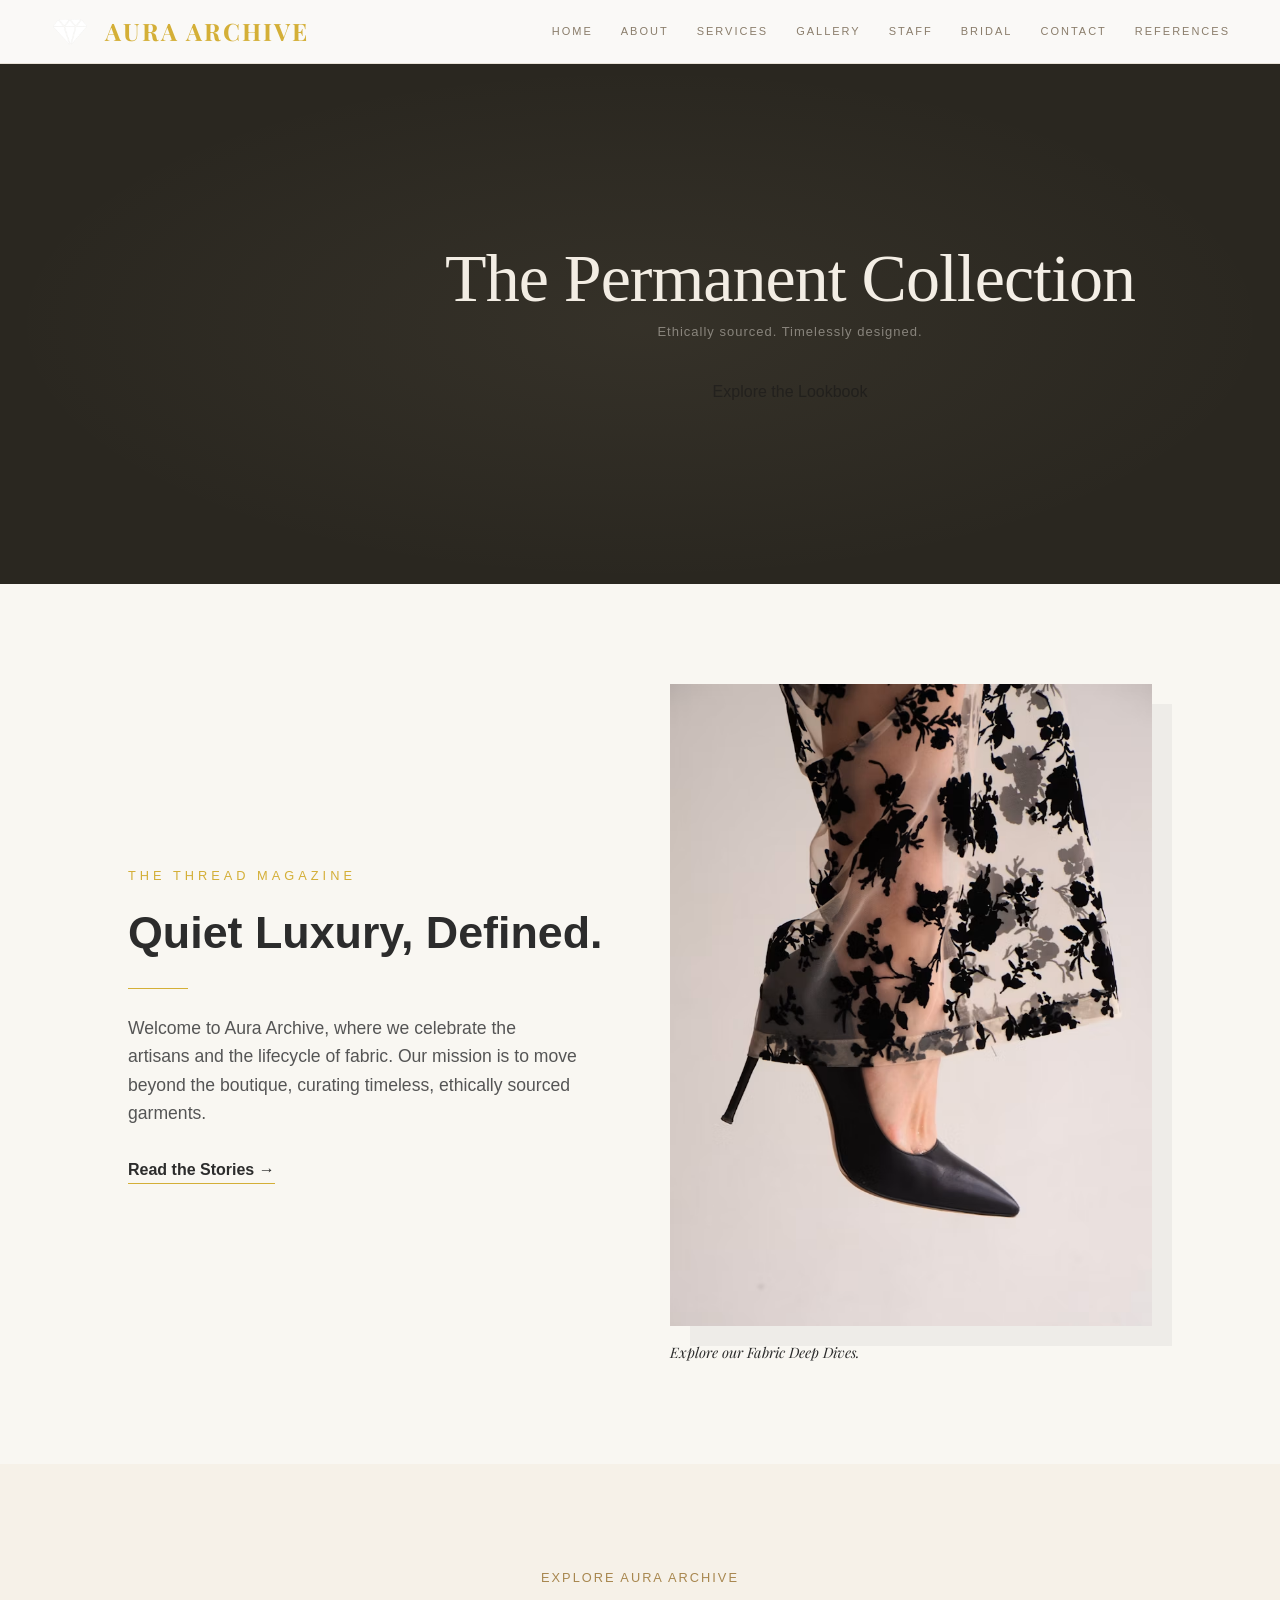
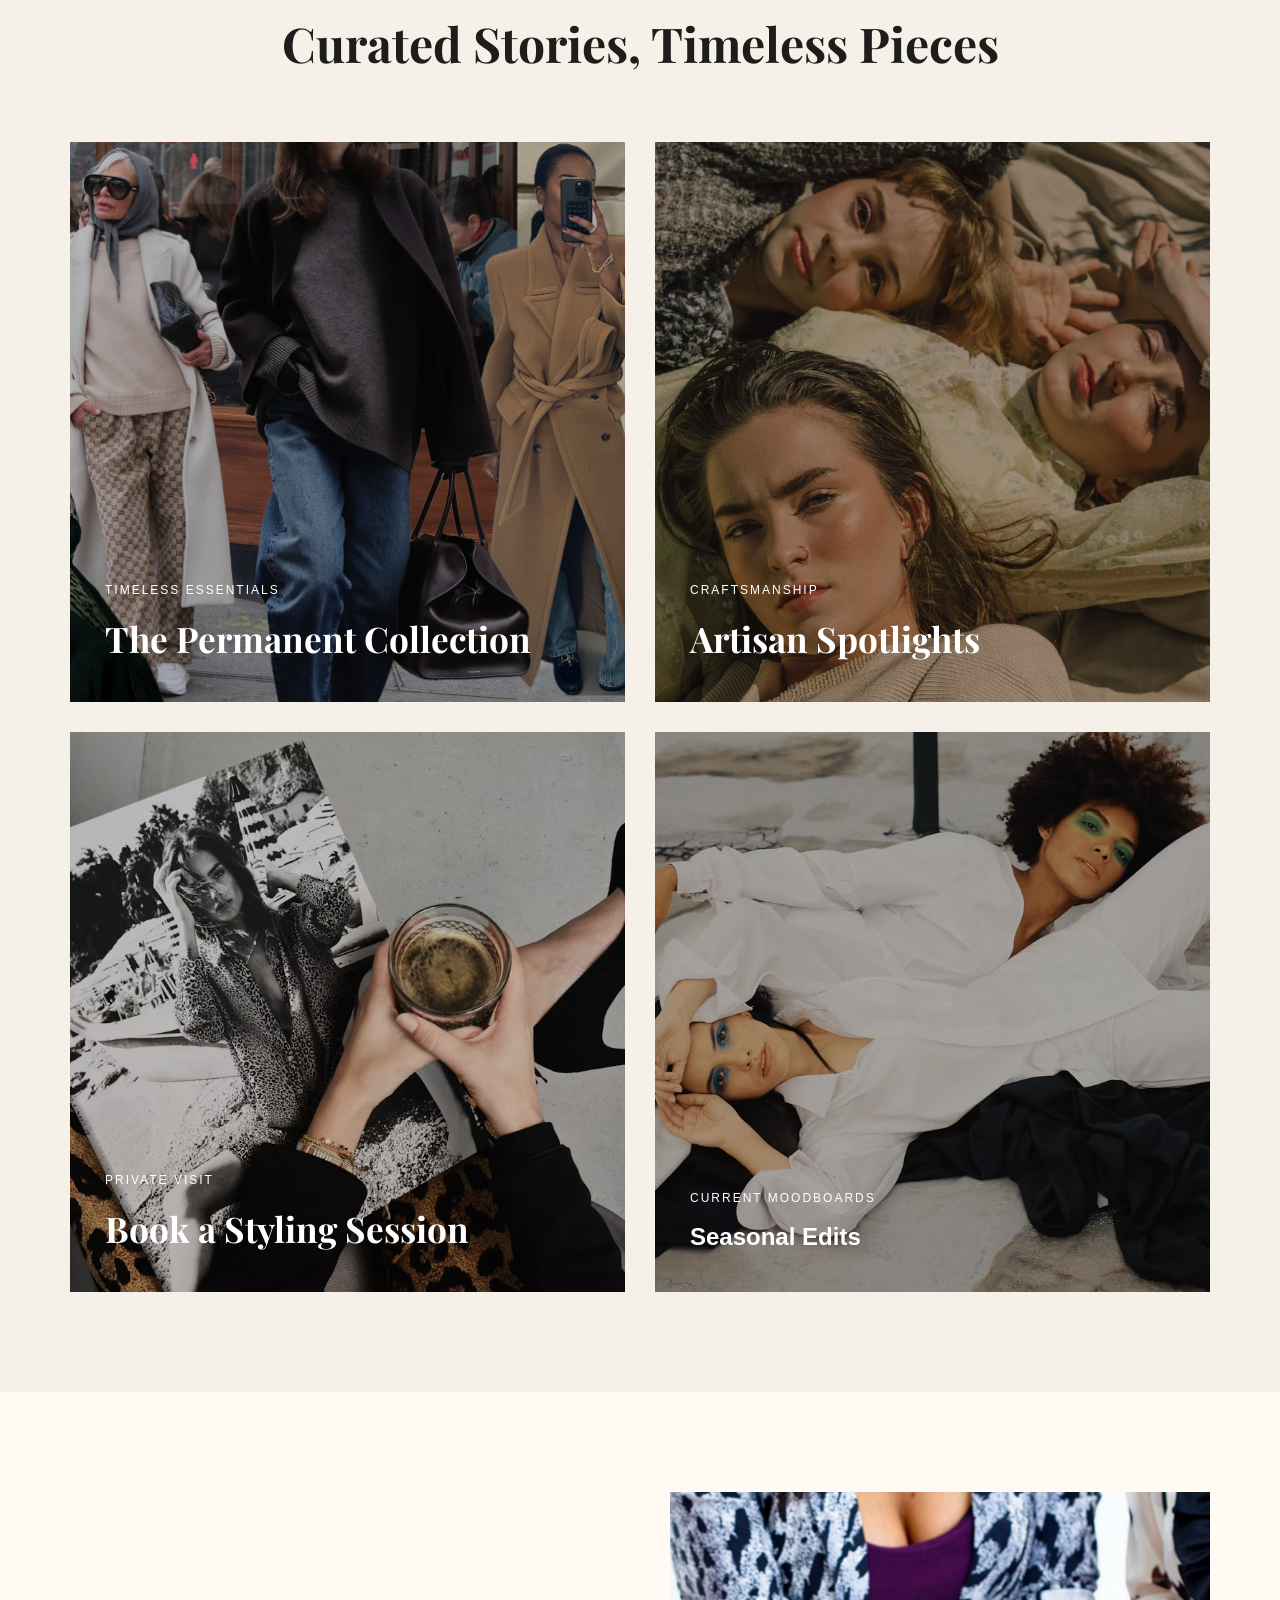
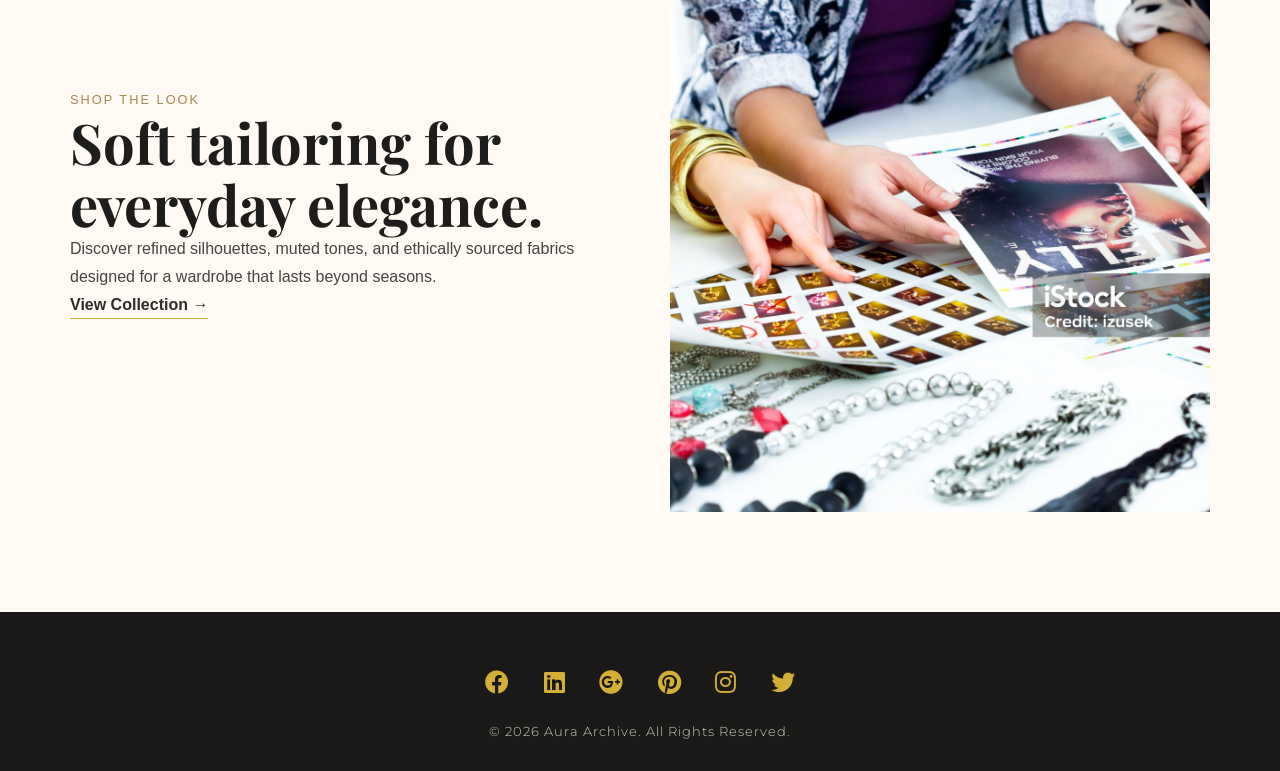
==== Aura Archive/Home/index/index.html @ 5a18b082 "29/05/2026 new homepage and contact page" ====
<!DOCTYPE html>
<html lang="en">
<head>
  <meta charset="UTF-8">
  <meta name="viewport" content="width=device-width, initial-scale=1.0">

  <title>Aura Archive | High-End Slow Fashion</title>

  <link href="https://fonts.googleapis.com/css2?family=Montserrat:wght@300;400&family=Playfair+Display:ital,wght@0,400;0,700;1,400&display=swap" rel="stylesheet">
  <link rel="stylesheet" href="https://cdnjs.cloudflare.com/ajax/libs/font-awesome/6.0.0/css/all.min.css">
  <link rel="stylesheet" href="index.css">
</head>

<body>

  <header class="main-header">
    <div class="logo">
      <a href="index.html">
        <img src="../index/diamond-logo.png" alt="Aura Archive Logo" class="logo-img">
        <span class="logo-text">AURA ARCHIVE</span>
      </a>
    </div>

    <nav>
    <a href="index.html">Home</a>
    <a href="../index/About/about.html">About</a>
    <a href="services.html">Services</a>
    <a href="gallery.html">Gallery</a>
    <a href="staff.html">Staff</a>
    <a href="wedding.html">Bridal</a>
    <a href="../index/Contact/contact.html">Contact</a>
    <a href="references.html">References</a>
  </header>

  <main>

    <section class="video">
      <video autoplay muted loop id="runway-video">
        <source src="../index/runway.mp4" type="video/mp4">
        <source src="../index/runway.ogg" type="video/ogg">
        Your browser does not support HTML5 video.
      </video>

      <div class="video-overlay">
        <h1>The Permanent Collection</h1>
        <p>Ethically sourced. Timelessly designed.</p>
        <a href="services.html" class="btn-gold">Explore the Lookbook</a>
      </div>
    </section>

    <section class="intro-section">
      <div class="intro-grid">

        <div class="intro-text">
          <span class="sub-heading">The Thread Magazine</span>
          <h2>Quiet Luxury, Defined.</h2>
          <div class="gold-divider"></div>

          <p>
            Welcome to Aura Archive, where we celebrate the artisans and the lifecycle of fabric.
            Our mission is to move beyond the boutique, curating timeless, ethically sourced garments.
          </p>

          <a href="about.html" class="read-more">Read the Stories &rarr;</a>
        </div>

        <div class="intro-image">
          <img src="img/closeup.jpg" alt="Charcoal silk midi dress with draped neckline" class="shadow-effect">
          <p class="caption">Explore our Fabric Deep Dives.</p>
        </div>

      </div>
    </section>
    <section class="featured-nav-section">
  <div class="section-heading">
    <span>Explore Aura Archive</span>
    <h2>Curated Stories, Timeless Pieces</h2>
  </div>

  <div class="featured-grid">

    <a href="services.html" class="feature-card">
      <img src="img/timeless.jpg" alt="Neutral timeless garments in the permanent collection">
      <div class="feature-content">
        <p>Timeless Essentials</p>
        <h3>The Permanent Collection</h3>
      </div>
    </a>

    <a href="about.html" class="feature-card">
      <img src="img/artisan.jpg" alt="Artisan working with luxury fabric">
      <div class="feature-content">
        <p>Craftsmanship</p>
        <h3>Artisan Spotlights</h3>
      </div>
    </a>

    <a href="contact.html" class="feature-card">
      <img src="img/stylings.jpg" alt="Quiet luxury styling consultation">
      <div class="feature-content">
        <p>Private Visit</p>
        <h3>Book a Styling Session</h3>
      </div>
    </a>

      <a href="seasonal.html" class="feature-card">
    <img src="img/seasons.jpg" alt="Muted seasonal fashion editorial">
    <div class="feature-content">
      <p>Current moodboards</p>
      <h2>Seasonal Edits</h2>
    </div>
    </a>

  </div>
</section>
<section class="shop-look-section">
  <div class="shop-look-text">
    <span>Shop the Look</span>
    <h2>Soft tailoring for everyday elegance.</h2>
    <p>
      Discover refined silhouettes, muted tones, and ethically sourced fabrics
      designed for a wardrobe that lasts beyond seasons.
    </p>
    <a href="../Services/services.html" class="read-more">View Collection &rarr;</a>
  </div>

  <div class="shop-look-image">
    <img src="img/styling.jpg" alt="Cream tailored outfit styled with quiet luxury accessories">
  </div>
</section>
  </main>

  <footer>
    <div class="social-links">
      <a href="#"><i class="fab fa-facebook"></i></a>
      <a href="#"><i class="fab fa-linkedin"></i></a>
      <a href="#"><i class="fab fa-google-plus"></i></a>
      <a href="#"><i class="fab fa-pinterest"></i></a>
      <a href="#"><i class="fab fa-instagram"></i></a>
      <a href="#"><i class="fab fa-twitter"></i></a>
    </div>

    <p>&copy; 2026 Aura Archive. All Rights Reserved.</p>
  </footer>

</body>
</html>
---- Aura Archive/Home/index/index.css ----
*, *::before, *::after {
  box-sizing: border-box;
  margin: 0;
  padding: 0;
}

html {
  scroll-behavior: smooth;
  font-size: 16px;
}

body {
  font-family: 'Jost', sans-serif;
  font-weight: 300;
  background: #faf9f7;
  color: #1a1917;
  line-height: 1.6;
  -webkit-font-smoothing: antialiased;
}

img {
  max-width: 100%;
  height: auto;
  display: block;
}

a {
  color: inherit;
  text-decoration: none;
}

ul {
  list-style: none;
}

button {
  background: none;
  border: none;
  cursor: pointer;
  font-family: inherit;
}

/* Screen reader only utility */
.sr-only {
  position: absolute;
  width: 1px;
  height: 1px;
  padding: 0;
  margin: -1px;
  overflow: hidden;
  clip: rect(0, 0, 0, 0);
  white-space: nowrap;
  border: 0;
}

/* ── CSS VARIABLES ─────────────────────────────────── */
:root {
  --cream:      #faf9f7;
  --cream-mid:  #f5f0e8;
  --cream-dark: #ede8e0;
  --gold:       #c9b99a;
  --gold-light: #d4c8ae;
  --charcoal:   #1a1917;
  --charcoal-2: #2a2720;
  --brown:      #5a5040;
  --muted:      #8a7d6b;
  --border:     #d8d0c4;
  --border-lt:  #e8e2d8;

  --font-display: 'Cormorant Garamond', Georgia, serif;
  --font-body:    'Jost', sans-serif;

  --header-h: 70px;
  --max-w:    1400px;
}

/* ── SHARED HEADER ─────────────────────────────────── */
.site-header {
    position: sticky;
    top: 0;
    z-index: 100;
    background: rgba(250,249,247,0.97);
    border-bottom: 0.5px solid var(--border-lt);
    height: var(--header-h);
    display: flex;
    align-items: center;
    justify-content: space-between;
    padding: 0 60px;
    backdrop-filter: blur(8px);
    -webkit-backdrop-filter: blur(8px);
}

.site-header.scrolled {
  background: rgba(250, 249, 247, 0.96);
  border-bottom-color: var(--border-lt);
  box-shadow: 0 2px 24px rgba(26, 25, 23, 0.06);
  backdrop-filter: blur(8px);
  -webkit-backdrop-filter: blur(8px);
}

/* Inner pages — header always visible */
.site-header.solid {
  background: rgba(250, 249, 247, 0.97);
  border-bottom-color: var(--border-lt);
}

.header-inner {
  max-width: var(--max-w);
  margin: 0 auto;
  height: 100%;
  padding: 0 60px;
  display: flex;
  align-items: center;
  justify-content: space-between;
  gap: 32px;
}

.site-logo {
  font-family: var(--font-display);
  font-size: 20px;
  font-weight: 400;
  letter-spacing: 3px;
  text-transform: uppercase;
  color: var(--cream);
  transition: color 0.4s;
  white-space: nowrap;
}

.site-header.scrolled .site-logo,
.site-header.solid .site-logo {
  color: var(--charcoal);
}

.main-nav {
  display: flex;
  gap: 32px;
  align-items: center;
}

.main-nav a {
  font-family: var(--font-body);
  font-size: 10px;
  font-weight: 300;
  letter-spacing: 3px;
  text-transform: uppercase;
  color: rgba(250, 249, 247, 0.75);
  transition: color 0.3s;
  white-space: nowrap;
}

.main-nav a:hover { color: var(--cream); }

.site-header.scrolled .main-nav a,
.site-header.solid .main-nav a {
  color: var(--muted);
}

.site-header.scrolled .main-nav a:hover,
.site-header.solid .main-nav a:hover {
  color: var(--charcoal);
}

.main-nav a.active {
  color: var(--charcoal);
  border-bottom: 0.5px solid var(--charcoal);
  padding-bottom: 2px;
}

.header-menu-btn {
  display: none;
  color: var(--cream);
  font-size: 18px;
  padding: 4px;
  transition: color 0.3s;
}

.site-header.scrolled .header-menu-btn,
.site-header.solid .header-menu-btn {
  color: var(--charcoal);
}

.header-actions {
  display: flex;
  gap: 16px;
  align-items: center;
}

.header-actions button {
  color: rgba(250, 249, 247, 0.7);
  font-size: 16px;
  padding: 4px;
  transition: color 0.3s;
}

.header-actions button:hover { color: var(--cream); }

.site-header.scrolled .header-actions button,
.site-header.solid .header-actions button {
  color: var(--muted);
}

.site-header.scrolled .header-actions button:hover,
.site-header.solid .header-actions button:hover {
  color: var(--charcoal);
}

/* ── SHARED BUTTONS ────────────────────────────────── */
.btn-primary {
  display: inline-block;
  padding: 13px 32px;
  background: var(--cream);
  color: var(--charcoal);
  font-family: var(--font-body);
  font-size: 10px;
  font-weight: 400;
  letter-spacing: 3px;
  text-transform: uppercase;
  transition: background 0.3s, color 0.3s;
}

.btn-primary:hover {
  background: var(--gold);
  color: var(--charcoal);
}

.btn-ghost {
  display: inline-block;
  padding: 12px 32px;
  background: transparent;
  color: rgba(245, 240, 232, 0.75);
  border: 0.5px solid rgba(201, 185, 154, 0.4);
  font-family: var(--font-body);
  font-size: 10px;
  font-weight: 300;
  letter-spacing: 3px;
  text-transform: uppercase;
  transition: all 0.3s;
}

.btn-ghost:hover {
  border-color: var(--gold);
  color: var(--gold);
}

.btn-dark {
  display: inline-block;
  padding: 13px 32px;
  background: var(--charcoal);
  color: var(--cream);
  font-family: var(--font-body);
  font-size: 10px;
  font-weight: 400;
  letter-spacing: 3px;
  text-transform: uppercase;
  transition: background 0.3s;
}

.btn-dark:hover { background: var(--charcoal-2); }

/* ── PAGE video (inner pages) ───────────────────────── */
.page-video {
  height: 280px;
  background: var(--charcoal);
  display: flex;
  align-items: flex-end;
  padding: 40px 60px;
  margin-top: var(--header-h);
  position: relative;
  overflow: hidden;
}

.page-video::before {
  content: '';
  position: absolute;
  inset: 0;
  background: linear-gradient(135deg, #2a2720 0%, #1a1917 60%, #302820 100%);
}

.page-video-content {
  position: relative;
  z-index: 1;
}

.page-video-eyebrow {
  font-family: var(--font-body);
  font-size: 9px;
  font-weight: 300;
  letter-spacing: 4px;
  text-transform: uppercase;
  color: var(--gold);
  opacity: 0.7;
  display: block;
  margin-bottom: 10px;
}

.page-video h1 {
  font-family: var(--font-display);
  font-size: clamp(36px, 6vw, 64px);
  font-weight: 300;
  color: var(--cream-mid);
  line-height: 1;
}

/* ── PAGE WRAPPER (inner pages) ────────────────────── */
.page-content {
  max-width: var(--max-w);
  margin: 0 auto;
  padding: 60px;
}

/* ── SECTION UTILITIES ─────────────────────────────── */
.section-divider {
  border: none;
  border-top: 0.5px solid var(--border);
  margin: 0 60px;
}

/* ── SHARED FOOTER ─────────────────────────────────── */
.site-footer {
  background: var(--charcoal);
  padding-top: 64px;
}

.footer-inner {
  max-width: var(--max-w);
  margin: 0 auto;
  padding: 0 60px 48px;
  display: grid;
  grid-template-columns: 1.5fr 2fr;
  gap: 80px;
  border-bottom: 0.5px solid rgba(255,255,255,0.07);
}

.footer-logo {
  font-family: var(--font-display);
  font-size: 22px;
  font-weight: 400;
  letter-spacing: 3px;
  text-transform: uppercase;
  color: var(--cream-mid);
  margin-bottom: 12px;
}

.footer-tagline {
  font-family: var(--font-body);
  font-size: 12px;
  font-weight: 300;
  color: rgba(201,185,154,0.45);
  line-height: 1.8;
  margin-bottom: 28px;
}

.footer-social {
  display: flex;
  gap: 18px;
}

.footer-social a {
  color: rgba(201,185,154,0.4);
  font-size: 16px;
  transition: color 0.3s;
}

.footer-social a:hover { color: var(--gold); }

.footer-nav {
  display: grid;
  grid-template-columns: repeat(3, 1fr);
  gap: 40px;
}

.footer-col h4 {
  font-family: var(--font-body);
  font-size: 9px;
  font-weight: 400;
  letter-spacing: 3px;
  text-transform: uppercase;
  color: rgba(201,185,154,0.5);
  margin-bottom: 18px;
}

.footer-col ul {
  display: flex;
  flex-direction: column;
  gap: 10px;
}

.footer-col a {
  font-family: var(--font-body);
  font-size: 12px;
  font-weight: 300;
  color: rgba(245,240,232,0.45);
  transition: color 0.3s;
  letter-spacing: 0.3px;
}

.footer-col a:hover { color: var(--cream-mid); }

.footer-bottom {
  max-width: var(--max-w);
  margin: 0 auto;
  padding: 20px 60px;
  display: flex;
  align-items: center;
  justify-content: space-between;
  gap: 20px;
  flex-wrap: wrap;
}

.footer-copy {
  font-family: var(--font-body);
  font-size: 10px;
  font-weight: 300;
  color: rgba(245,240,232,0.2);
  letter-spacing: 0.5px;
}

.footer-legal {
  display: flex;
  gap: 20px;
}

.footer-legal a {
  font-family: var(--font-body);
  font-size: 10px;
  font-weight: 300;
  color: rgba(245,240,232,0.2);
  letter-spacing: 0.5px;
  transition: color 0.3s;
}

.footer-legal a:hover { color: rgba(245,240,232,0.5); }
footer {
    background-color: #2C2C2C; /* Charcoal palette from rubric */
    color: #F9F7F2; /* Cream text for luxury feel */
    padding: 60px 0;
    text-align: center;
    width: 100%;
    position: relative;
    clear: both;
}

.social-links {
    margin-bottom: 20px;
}

.social-links a {
    color: #D4AF37; /* Muted Gold toolkit icons */
    font-size: 1.5rem;
    margin: 0 15px;
    transition: 0.3s ease-in-out;
    text-decoration: none;
}

.social-links a:hover {
    color: #F9F7F2;
    transform: translateY(-3px);
}

footer p {
    font-family: 'Montserrat', sans-serif; /* Required Google Font */
    font-size: 0.8rem;
    letter-spacing: 1px;
    opacity: 0.8;
}

/* ── LAZY LOADING ──────────────────────────────────── */
img[loading="lazy"] {
  opacity: 0;
  transition: opacity 0.4s ease;
}

img[loading="lazy"].loaded {
  opacity: 1;
}

/* ── RESPONSIVE ────────────────────────────────────── */
@media (max-width: 1024px) {
  .header-inner { padding: 0 40px; }
  .main-nav { gap: 20px; }
  .page-content { padding: 40px; }
  .footer-inner { padding: 0 40px 40px; gap: 48px; }
  .footer-bottom { padding: 20px 40px; }
  .section-divider { margin: 0 40px; }
}

@media (max-width: 768px) {
  :root { --header-h: 60px; }

  .header-inner { padding: 0 24px; }
  .header-menu-btn { display: block; }
  .main-nav { display: none; }

  .footer-inner {
    grid-template-columns: 1fr;
    padding: 0 24px 32px;
    gap: 40px;
  }

  .footer-nav { grid-template-columns: repeat(2, 1fr); }
  .footer-bottom { padding: 20px 24px; flex-direction: column; align-items: flex-start; gap: 12px; }
  .page-video { padding: 28px 24px; }
  .page-content { padding: 32px 24px; }
  .section-divider { margin: 0 24px; }
}

@media (max-width: 480px) {
  .footer-nav { grid-template-columns: 1fr; }
  .footer-social { gap: 14px; }
}
   * { box-sizing: border-box; margin: 0; padding: 0; }
    body { font-family: "Jost", sans-serif; font-weight: 300; background: #faf9f7; color: #1a1917; }

    /* HEADER */
    header {
      position: sticky; top: 0; z-index: 50;
      background: #faf9f7; border-bottom: 1px solid #e8e2d8;
      padding: 0 40px; height: 64px;
      display: flex; align-items: center; justify-content: space-between;
    }
/* Container for the logo image and text */
.logo a {
    display: flex;
    align-items: center; /* Vertically centers the logo and text */
    text-decoration: none;
    gap: 15px; /* Adds space between the image and the text */
}

/* Controls the size of your logo image */
.logo-img {
    height: 40px; /* Adjust this height based on your design */
    width: auto;
    display: block;
  }

  .logo-text {
    font-family: 'Playfair Display', serif;
    font-size: 1.5rem;
    color: #D4AF37; /* Muted Gold as per rubrics */
    font-weight: bold;
    letter-spacing: 2px;
    }

/* Ensure the header distributes space between logo group and nav */
    .main-header {
    display: flex;
    justify-content: space-between;
    align-items: center;
    padding: 20px 50px;
    }
    nav { display: flex; gap: 28px; }
    nav a {
      font-size: 11px; font-weight: 300; letter-spacing: 2px;
      text-transform: uppercase; color: #8a7d6b;
      text-decoration: none; transition: color 0.2s;
    }
    nav a:hover { color: #1a1917; }
    .header-icons { display: flex; gap: 18px; }
    .header-icons button {
      background: none; border: none; cursor: pointer;
      color: #8a7d6b; font-size: 17px; transition: color 0.2s;
    }
    .header-icons button:hover { color: #1a1917; }

    /* video */
    .video {
      background: #2a2720; height: 520px;
      display: flex; align-items: center; justify-content: center;
      text-align: center; position: relative;
      
    }
    .video::before {
      content: ""; position: absolute; inset: 0;
      background: radial-gradient(ellipse at center, rgba(201,185,154,0.07) 0%, transparent 70%);
    }
    .video-content { position: relative; z-index: 1; }
    .video-tag {
      font-size: 10px; font-weight: 300; letter-spacing: 5px;
      text-transform: uppercase; color: #c9b99a; opacity: 0.7;
      display: block; margin-bottom: 20px;
    }
    .video h1 {
      font-family: "Cormorant Garamond", serif; font-size: 68px;
      font-weight: 300; color: #f5f0e8; line-height: 1;
      letter-spacing: -1px; margin-bottom: 10px;
    }
    .video h1 em { font-style: italic; color: #c9b99a; }
    .video p {
      font-size: 13px; font-weight: 300;
      color: rgba(245,240,232,0.45); letter-spacing: 1px; margin-bottom: 36px;
    }
    .video-btns { display: flex; gap: 14px; justify-content: center; }
    .btn-light {
      padding: 12px 32px; background: #f5f0e8; color: #1a1917;
      font-family: "Jost", sans-serif; font-size: 10px; font-weight: 400;
      letter-spacing: 2px; text-transform: uppercase; text-decoration: none;
      transition: background 0.2s;
    }
    .btn-light:hover { background: #c9b99a; }
    .btn-outline {
      padding: 11px 32px; border: 1px solid rgba(201,185,154,0.4);
      color: rgba(245,240,232,0.7); font-family: "Jost", sans-serif;
      font-size: 10px; font-weight: 300; letter-spacing: 2px;
      text-transform: uppercase; text-decoration: none;
      transition: border-color 0.2s, color 0.2s;
    }
    .btn-outline:hover { border-color: #c9b99a; color: #c9b99a; }
    
    /* SECTION HEADER */
    .section-head {
      display: flex; align-items: baseline; justify-content: space-between;
      padding: 56px 40px 28px; border-bottom: 1px solid #e8e2d8; margin-bottom: 36px;
    }
    .section-head h2 {
      font-family: "Cormorant Garamond", serif; font-size: 36px;
      font-weight: 300; color: #1a1917;
    }
    .eyebrow {
      font-size: 9px; font-weight: 300; letter-spacing: 3px;
      text-transform: uppercase; color: #8a7d6b; display: block; margin-bottom: 4px;
    }
    .see-all {
      font-size: 10px; font-weight: 300; letter-spacing: 2px;
      text-transform: uppercase; color: #8a7d6b; text-decoration: none;
      border-bottom: 1px solid #d8d0c4; padding-bottom: 2px; transition: color 0.2s;
    }
    .see-all:hover { color: #1a1917; }

    /* PRODUCT GRID */
    .product-grid {
      display: grid; grid-template-columns: repeat(4, 1fr);
      gap: 24px; padding: 0 40px 56px;
    }
    .product-card { cursor: pointer; }
    .product-img {
      aspect-ratio: 3/4; background: #ede8e0;
      display: flex; align-items: center; justify-content: center;
      margin-bottom: 14px; overflow: hidden; position: relative;
    }
    .product-img i { font-size: 28px; color: #b8b0a4; transition: transform 0.5s ease; }
    .product-card:hover .product-img i { transform: scale(1.08); }
    .badge {
      position: absolute; top: 10px; left: 10px;
      background: #1a1917; color: #c9b99a;
      font-size: 8px; font-weight: 400; letter-spacing: 1.5px;
      text-transform: uppercase; padding: 4px 10px;
    }
    .product-name {
      font-family: "Cormorant Garamond", serif; font-size: 18px;
      font-weight: 400; color: #1a1917; margin-bottom: 4px;
    }
    .product-sub { display: flex; justify-content: space-between; align-items: center; }
    .product-material { font-size: 11px; font-weight: 300; color: #a09080; }
    .product-price { font-size: 13px; font-weight: 300; color: #1a1917; }

    /* EDITORIAL BAND */
    .editorial {
      background: #1a1917; padding: 72px 40px;
      display: flex; align-items: center; gap: 80px;
    }
    .editorial-text { flex: 1; }
    .editorial-text blockquote {
      font-family: "Cormorant Garamond", serif; font-size: 38px;
      font-weight: 300; font-style: italic; color: #f5f0e8;
      line-height: 1.2; margin: 20px 0 28px;
    }
    .editorial-text blockquote em { font-style: normal; color: #c9b99a; }
    .editorial-text a {
      font-size: 10px; font-weight: 300; letter-spacing: 3px;
      text-transform: uppercase; color: #c9b99a; text-decoration: none;
      border-bottom: 1px solid rgba(201,185,154,0.3); padding-bottom: 3px;
      transition: border-color 0.2s;
    }
    .editorial-text a:hover { border-color: #c9b99a; }
    .editorial-img {
      width: 300px; flex-shrink: 0; aspect-ratio: 3/4;
      background: #2a2720; display: flex; align-items: center;
      justify-content: center; color: #5a5040;
    }
    .editorial-img i { font-size: 36px; opacity: 0.3; }

    /* ARTICLES */
    .articles-grid {
      display: grid; grid-template-columns: repeat(3, 1fr);
      gap: 32px; padding: 0 40px 60px;
    }
    .article-card { cursor: pointer; }
    .article-img {
      aspect-ratio: 4/3; background: #ede8e0;
      display: flex; align-items: center; justify-content: center;
      margin-bottom: 18px; overflow: hidden;
    }
    .article-img i { font-size: 26px; color: #b8b0a4; transition: transform 0.5s ease; }
    .article-card:hover .article-img i { transform: scale(1.06); }
    .article-cat {
      font-size: 9px; font-weight: 300; letter-spacing: 3px;
      text-transform: uppercase; color: #c9b99a; margin-bottom: 8px;
    }
    .article-title {
      font-family: "Cormorant Garamond", serif; font-size: 22px;
      font-weight: 400; color: #1a1917; line-height: 1.3; margin-bottom: 8px;
    }
    .article-desc { font-size: 12px; font-weight: 300; color: #8a7d6b; line-height: 1.7; }

    /* FOOTER */
    footer { background: #1a1917; padding: 52px 40px 28px; }
    .footer-top {
      display: grid; grid-template-columns: 1fr 1fr 1fr 1fr; gap: 40px;
      padding-bottom: 40px; border-bottom: 1px solid rgba(255,255,255,0.06);
      margin-bottom: 24px;
    }
    .footer-logo {
      font-family: "Cormorant Garamond", serif; font-size: 20px;
      font-weight: 400; letter-spacing: 3px; text-transform: uppercase;
      color: #f5f0e8; margin-bottom: 10px;
    }
    .footer-brand p {
      font-size: 12px; font-weight: 300;
      color: rgba(201,185,154,0.4); line-height: 1.7; margin-bottom: 20px;
    }
    .social-icons { display: flex; gap: 16px; }
    .social-icons a {
      color: rgba(201,185,154,0.35); font-size: 15px;
      text-decoration: none; transition: color 0.2s;
    }
    .social-icons a:hover { color: #c9b99a; }
    .footer-col h4 {
      font-size: 9px; font-weight: 400; letter-spacing: 3px;
      text-transform: uppercase; color: rgba(201,185,154,0.45); margin-bottom: 16px;
    }
    .footer-col ul { display: flex; flex-direction: column; gap: 10px; list-style: none; }
    .footer-col a {
      font-size: 12px; font-weight: 300;
      color: rgba(245,240,232,0.4); text-decoration: none; transition: color 0.2s;
    }
    .footer-col a:hover { color: #f5f0e8; }
    .footer-bottom {
      display: flex; align-items: center; justify-content: space-between;
      flex-wrap: wrap; gap: 12px;
    }
    .footer-copy { font-size: 10px; font-weight: 300; color: rgba(245,240,232,0.2); }


    /* RESPONSIVE */
    @media (max-width: 900px) {
      nav { display: none; }
      .video h1 { font-size: 48px; }
      .product-grid { grid-template-columns: repeat(2, 1fr); }
      .footer-top { grid-template-columns: 1fr 1fr; }
      .editorial { flex-direction: column; }
      .editorial-img { width: 100%; }
    }
    @media (max-width: 600px) {
      header { padding: 0 20px; }
      .section-head { padding: 40px 20px 20px; }
      .product-grid { padding: 0 20px 40px; gap: 16px; }
      .articles-grid { grid-template-columns: 1fr; padding: 0 20px 40px; }
      .editorial { padding: 48px 20px; gap: 40px; }
      footer { padding: 40px 20px 24px; }
      .footer-top { grid-template-columns: 1fr; }
      .video h1 { font-size: 38px; }
    }

    .intro-section {
    padding: 100px 10%;
    background-color: #F9F7F2; /* Cream background  */
}

.intro-grid {
    display: grid;
    grid-template-columns: 1fr 1fr; /* Asymmetrical columns */
    gap: 60px;
    align-items: center;
}

.sub-heading {
    display: block;
    font-size: 0.8rem;
    letter-spacing: 4px;
    color: #D4AF37; /* Muted Gold  */
    margin-bottom: 10px;
    text-transform: uppercase;
}

.intro-text h2 {
    font-size: 2.8rem;
    margin-bottom: 20px;
    color: #2C2C2C; /* Charcoal  */
}

.gold-divider {
    width: 60px;
    height: 1px;
    background-color: #D4AF37;
    margin-bottom: 25px;
}

.intro-text p {
    font-size: 1.1rem;
    color: #555;
    margin-bottom: 30px;
    max-width: 450px;
}

.read-more {
    text-decoration: none;
    color: #2C2C2C;
    font-weight: bold;
    border-bottom: 1px solid #D4AF37;
    padding-bottom: 5px;
    transition: 0.3s;
}

.read-more:hover {
    color: #D4AF37;
}

/* Image styling with high-contrast shadow */
.intro-image img {
    width: 100%;
    height: auto;
    border-radius: 0; /* Minimalist sharp edges */
    box-shadow: 20px 20px 0px rgba(44, 44, 44, 0.05); /* Subtle charcoal shadow */
}

.caption {
    font-family: 'Playfair Display', serif;
    font-style: italic;
    font-size: 0.9rem;
    margin-top: 15px;
    color: #2C2C2C;
}

/* Responsive adjustment */
@media (max-width: 768px) {
    .intro-grid {
        grid-template-columns: 1fr; /* Stacks for mobile behavior [cite: 44, 134] */
    }
}

/* Featured Homepage Sections */

.featured-nav-section {
  background: #f6f1e8;
  padding: 100px 70px;
}

.section-heading {
  text-align: center;
  margin-bottom: 60px;
}

.section-heading span {
  color: #a8874f;
  text-transform: uppercase;
  letter-spacing: 2px;
  font-size: 0.8rem;
}

.section-heading h2 {
  font-family: 'Playfair Display', serif;
  font-size: 3rem;
  color: #1d1d1b;
  margin-top: 15px;
}

.featured-grid {
  display: grid;
  grid-template-columns: repeat(2, 1fr);
  gap: 30px;
}

.feature-card {
  position: relative;
  display: block;
  height: 560px;
  overflow: hidden;
  text-decoration: none;
  color: white;
  background: #1d1d1b;
}

.feature-card img {
  width: 100%;
  height: 100%;
  object-fit: cover;
  filter: brightness(75%);
  transition: transform 0.7s ease, filter 0.7s ease;
}

.feature-card:hover img {
  transform: scale(1.08);
  filter: brightness(55%);
}

.feature-content {
  position: absolute;
  left: 35px;
  bottom: 35px;
}

.feature-content p {
  text-transform: uppercase;
  letter-spacing: 2px;
  font-size: 0.75rem;
  margin-bottom: 10px;
}

.feature-content h3 {
  font-family: 'Playfair Display', serif;
  font-size: 2.2rem;
  margin: 0;
}

.tall-card {
  height: 560px;
}

.shop-look-section {
  display: grid;
  grid-template-columns: 1fr 1fr;
  align-items: center;
  background: #fffaf3;
  padding: 100px 70px;
  gap: 60px;
}

.shop-look-text span {
  color: #a8874f;
  text-transform: uppercase;
  letter-spacing: 2px;
  font-size: 0.8rem;
}

.shop-look-text h2 {
  font-family: 'Playfair Display', serif;
  font-size: 3.5rem;
  line-height: 1.1;
  color: #1d1d1b;
}

.shop-look-text p {
  line-height: 1.8;
  color: #444;
  max-width: 520px;
}

.shop-look-image img {
  width: 100%;
  height: 620px;
  object-fit: cover;
}

/* Mobile Responsive */
@media screen and (max-width: 768px) {
  .featured-nav-section {
    padding: 70px 24px;
  }

  .featured-grid {
    grid-template-columns: 1fr;
  }

  .feature-card,
  .tall-card {
    height: 420px;
  }

  .section-heading h2 {
    font-size: 2.2rem;
  }

  .shop-look-section {
    grid-template-columns: 1fr;
    padding: 70px 24px;
  }

  .shop-look-text h2 {
    font-size: 2.4rem;
  }

  .shop-look-image img {
    height: 420px;
  }
}

.scroll-gallery {
  padding: 80px 8%;
  display: grid;
  gap: 40px;
}

.scroll-gallery img {
  width: 100%;
  max-height: 900px;
  object-fit: cover;
}

.page-content {
  padding: 120px 8% 80px;
  background: #f6f1e8;
  color: #1d1d1b;
  min-height: 80vh;
}

.page-hero {
  max-width: 900px;
  margin-bottom: 60px;
}

.page-hero h1 {
  font-family: 'Playfair Display', serif;
  font-size: 4rem;
  margin-bottom: 20px;
}

.page-hero p {
  font-size: 1.1rem;
  line-height: 1.8;
  max-width: 700px;
}

.cards,
.editorial-grid {
  display: grid;
  grid-template-columns: repeat(3, 1fr);
  gap: 28px;
}

.cards article,
.editorial-grid article,
.quiz-box,
.references-list {
  background: #fffaf3;
  padding: 32px;
  border: 1px solid #d8cfc2;
}

.cards h2,
.editorial-grid h2,
.references-list h2 {
  font-family: 'Playfair Display', serif;
  color: #1d1d1b;
}

.cards a,
button {
  display: inline-block;
  margin-top: 16px;
  padding: 12px 20px;
  border: 1px solid #1d1d1b;
  background: transparent;
  color: #1d1d1b;
  text-decoration: none;
  cursor: pointer;
}

button:hover,
.cards a:hover {
  background: #1d1d1b;
  color: #f6f1e8;
}

.references-list ul {
  line-height: 1.8;
}

.quiz-box button {
  margin-right: 12px;
  margin-bottom: 12px;
}

@media (max-width: 768px) {
  .page-hero h1 {
    font-size: 2.6rem;
  }

  .cards,
  .editorial-grid {
    grid-template-columns: 1fr;
  }

  .page-content {
    padding: 100px 24px 60px;
  }
}
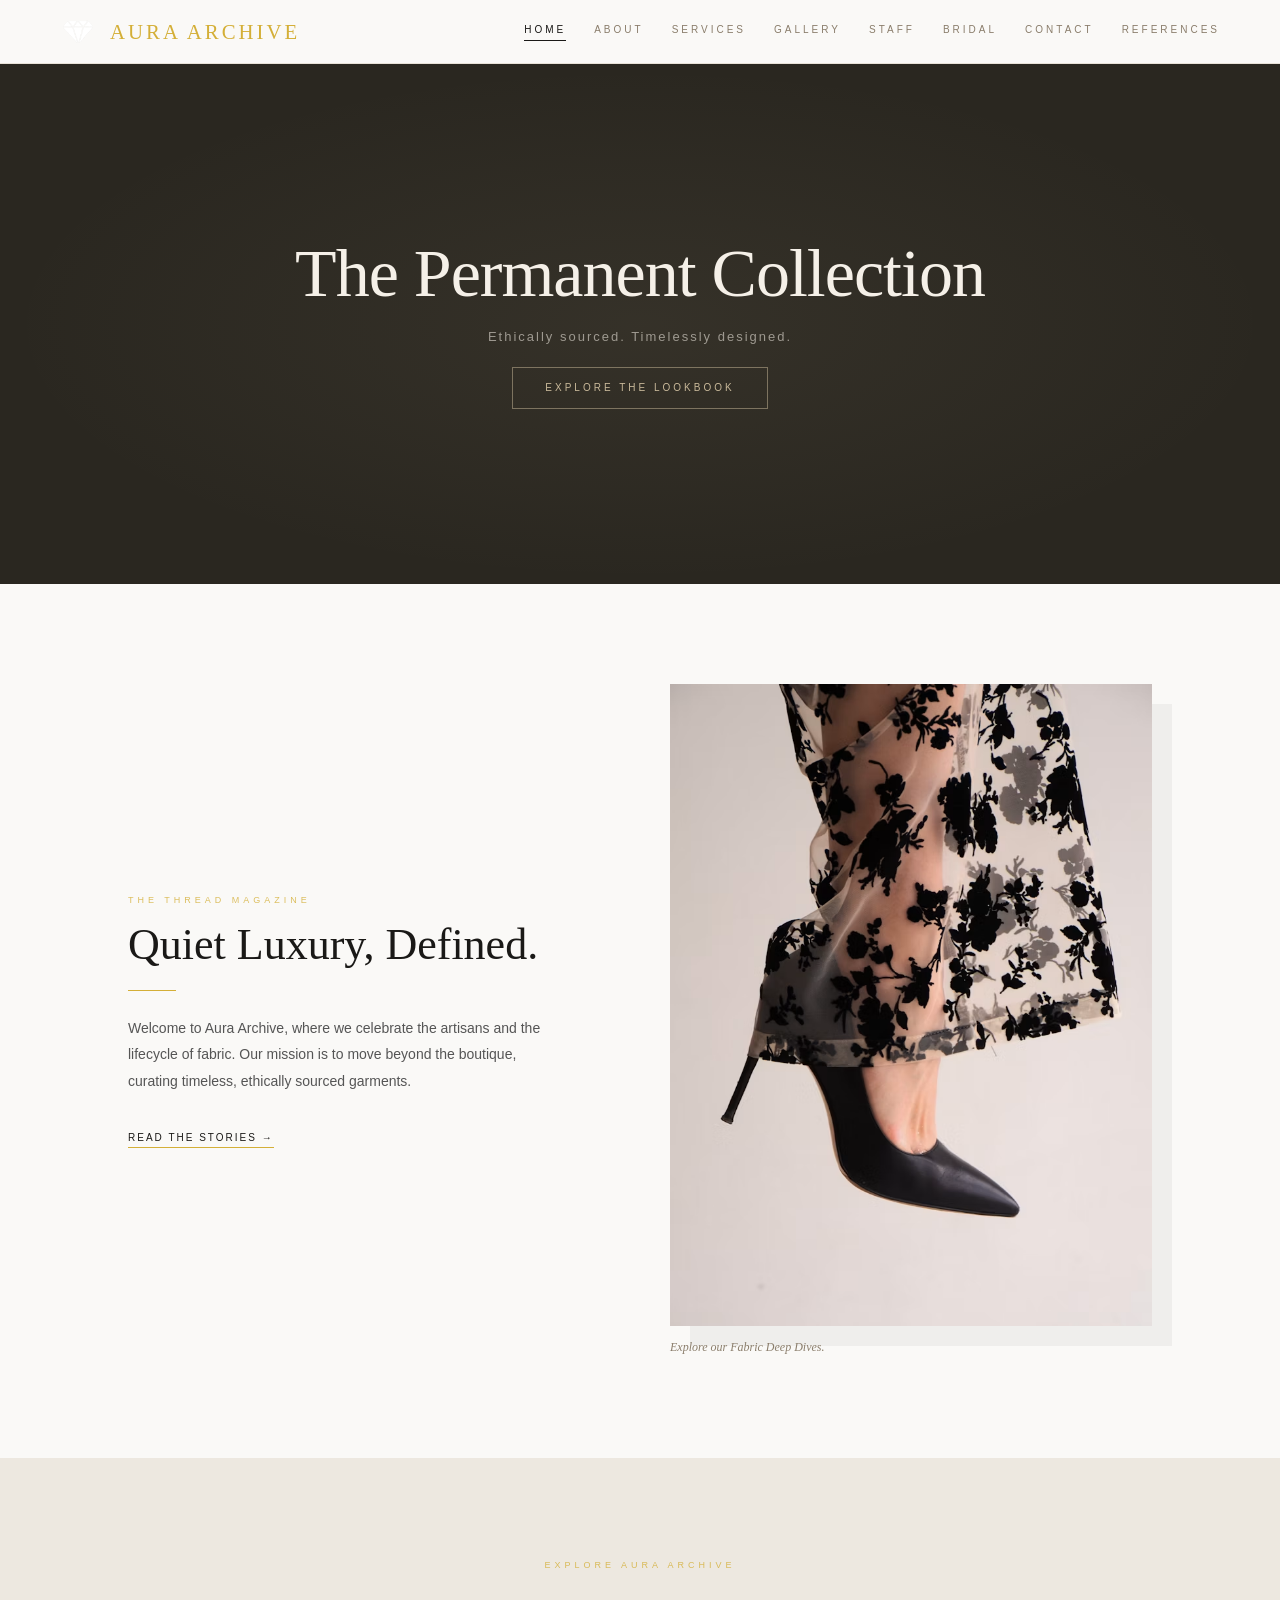
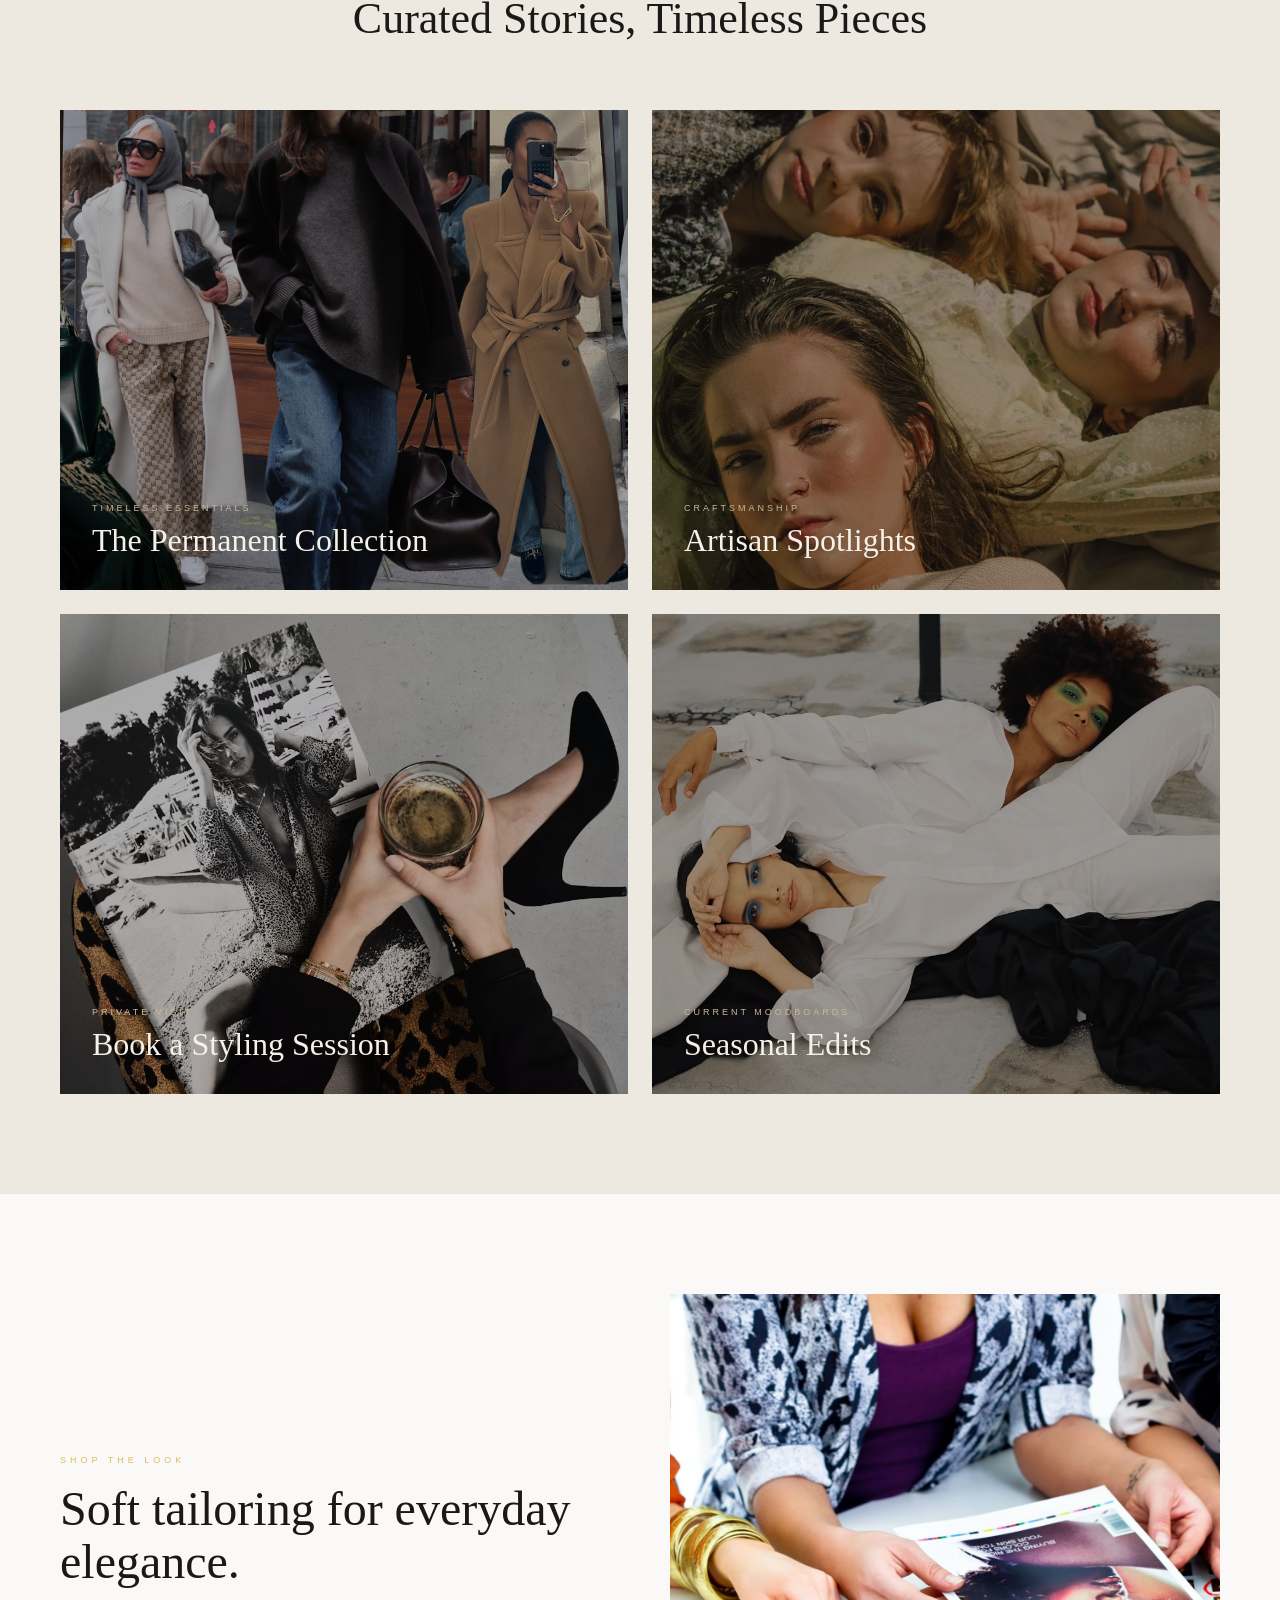
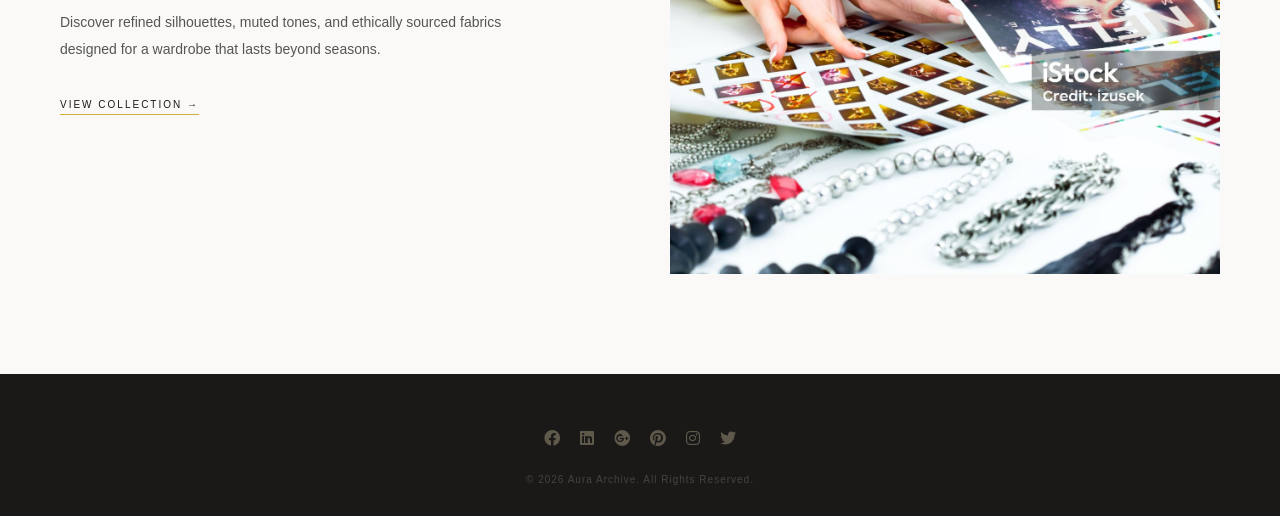
==== commit 15ec096b: "fixed everything for nav bar" ====
--- a/Aura Archive/Home/index/index.html
+++ b/Aura Archive/Home/index/index.html
@@ -13,24 +13,24 @@
 
 <body>
 
-  <header class="main-header">
+<header>
     <div class="logo">
-      <a href="index.html">
-        <img src="../index/diamond-logo.png" alt="Aura Archive Logo" class="logo-img">
-        <span class="logo-text">AURA ARCHIVE</span>
-      </a>
+        <a href="index.html">
+            <img src="../index/diamond-logo.png" alt="Aura Archive Logo" class="logo-img">
+            <span class="logo-text">AURA ARCHIVE</span>
+        </a>
     </div>
-
     <nav>
-    <a href="index.html">Home</a>
-    <a href="../index/About/about.html">About</a>
-    <a href="services.html">Services</a>
-    <a href="gallery.html">Gallery</a>
-    <a href="staff.html">Staff</a>
-    <a href="wedding.html">Bridal</a>
-    <a href="../index/Contact/contact.html">Contact</a>
-    <a href="references.html">References</a>
-  </header>
+        <a href="index.html" class="active">Home</a>
+        <a href="../index/About/about.html">About</a>
+        <a href="services.html">Services</a>
+        <a href="gallery.html">Gallery</a>
+        <a href="staff.html">Staff</a>
+        <a href="wedding.html">Bridal</a>
+        <a href="../index/Contact/contact.html">Contact</a>
+        <a href="references.html">References</a>
+    </nav>
+</header>
 
   <main>
 
--- a/Aura Archive/Home/index/index.css
+++ b/Aura Archive/Home/index/index.css
@@ -1,81 +1,41 @@
-*, *::before, *::after {
-  box-sizing: border-box;
-  margin: 0;
-  padding: 0;
-}
-
-html {
-  scroll-behavior: smooth;
-  font-size: 16px;
-}
+/* ── RESET & BASE ── */
+*, *::before, *::after { box-sizing: border-box; margin: 0; padding: 0; }
+
+:root {
+    --cream:        #faf9f7;
+    --cream-mid:    #f5f0e8;
+    --cream-dark:   #ede8e0;
+    --gold:         #c9b99a;
+    --gold-rich:    #D4AF37;
+    --charcoal:     #1a1917;
+    --charcoal-2:   #2a2720;
+    --brown:        #5a5040;
+    --muted:        #8a7d6b;
+    --border:       #d8d0c4;
+    --border-lt:    #e8e2d8;
+    --font-display: 'Cormorant Garamond', Georgia, serif;
+    --font-body:    'Jost', sans-serif;
+    --header-h:     64px;
+    --max-w:        1400px;
+}
+
+html { scroll-behavior: smooth; }
 
 body {
-  font-family: 'Jost', sans-serif;
-  font-weight: 300;
-  background: #faf9f7;
-  color: #1a1917;
-  line-height: 1.6;
-  -webkit-font-smoothing: antialiased;
-}
-
-img {
-  max-width: 100%;
-  height: auto;
-  display: block;
-}
-
-a {
-  color: inherit;
-  text-decoration: none;
-}
-
-ul {
-  list-style: none;
-}
-
-button {
-  background: none;
-  border: none;
-  cursor: pointer;
-  font-family: inherit;
-}
-
-/* Screen reader only utility */
-.sr-only {
-  position: absolute;
-  width: 1px;
-  height: 1px;
-  padding: 0;
-  margin: -1px;
-  overflow: hidden;
-  clip: rect(0, 0, 0, 0);
-  white-space: nowrap;
-  border: 0;
-}
-
-/* ── CSS VARIABLES ─────────────────────────────────── */
-:root {
-  --cream:      #faf9f7;
-  --cream-mid:  #f5f0e8;
-  --cream-dark: #ede8e0;
-  --gold:       #c9b99a;
-  --gold-light: #d4c8ae;
-  --charcoal:   #1a1917;
-  --charcoal-2: #2a2720;
-  --brown:      #5a5040;
-  --muted:      #8a7d6b;
-  --border:     #d8d0c4;
-  --border-lt:  #e8e2d8;
-
-  --font-display: 'Cormorant Garamond', Georgia, serif;
-  --font-body:    'Jost', sans-serif;
-
-  --header-h: 70px;
-  --max-w:    1400px;
-}
-
-/* ── SHARED HEADER ─────────────────────────────────── */
-.site-header {
+    font-family: var(--font-body);
+    font-weight: 300;
+    background: var(--cream);
+    color: var(--charcoal);
+    line-height: 1.6;
+    -webkit-font-smoothing: antialiased;
+}
+
+a { color: inherit; text-decoration: none; }
+img { max-width: 100%; height: auto; display: block; }
+
+
+/* ── HEADER ── */
+header {
     position: sticky;
     top: 0;
     z-index: 100;
@@ -90,997 +50,373 @@
     -webkit-backdrop-filter: blur(8px);
 }
 
-.site-header.scrolled {
-  background: rgba(250, 249, 247, 0.96);
-  border-bottom-color: var(--border-lt);
-  box-shadow: 0 2px 24px rgba(26, 25, 23, 0.06);
-  backdrop-filter: blur(8px);
-  -webkit-backdrop-filter: blur(8px);
-}
-
-/* Inner pages — header always visible */
-.site-header.solid {
-  background: rgba(250, 249, 247, 0.97);
-  border-bottom-color: var(--border-lt);
-}
-
-.header-inner {
-  max-width: var(--max-w);
-  margin: 0 auto;
-  height: 100%;
-  padding: 0 60px;
-  display: flex;
-  align-items: center;
-  justify-content: space-between;
-  gap: 32px;
-}
-
-.site-logo {
-  font-family: var(--font-display);
-  font-size: 20px;
-  font-weight: 400;
-  letter-spacing: 3px;
-  text-transform: uppercase;
-  color: var(--cream);
-  transition: color 0.4s;
-  white-space: nowrap;
-}
-
-.site-header.scrolled .site-logo,
-.site-header.solid .site-logo {
-  color: var(--charcoal);
-}
-
-.main-nav {
-  display: flex;
-  gap: 32px;
-  align-items: center;
-}
-
-.main-nav a {
-  font-family: var(--font-body);
-  font-size: 10px;
-  font-weight: 300;
-  letter-spacing: 3px;
-  text-transform: uppercase;
-  color: rgba(250, 249, 247, 0.75);
-  transition: color 0.3s;
-  white-space: nowrap;
-}
-
-.main-nav a:hover { color: var(--cream); }
-
-.site-header.scrolled .main-nav a,
-.site-header.solid .main-nav a {
-  color: var(--muted);
-}
-
-.site-header.scrolled .main-nav a:hover,
-.site-header.solid .main-nav a:hover {
-  color: var(--charcoal);
-}
-
-.main-nav a.active {
-  color: var(--charcoal);
-  border-bottom: 0.5px solid var(--charcoal);
-  padding-bottom: 2px;
-}
-
-.header-menu-btn {
-  display: none;
-  color: var(--cream);
-  font-size: 18px;
-  padding: 4px;
-  transition: color 0.3s;
-}
-
-.site-header.scrolled .header-menu-btn,
-.site-header.solid .header-menu-btn {
-  color: var(--charcoal);
-}
-
-.header-actions {
-  display: flex;
-  gap: 16px;
-  align-items: center;
-}
-
-.header-actions button {
-  color: rgba(250, 249, 247, 0.7);
-  font-size: 16px;
-  padding: 4px;
-  transition: color 0.3s;
-}
-
-.header-actions button:hover { color: var(--cream); }
-
-.site-header.scrolled .header-actions button,
-.site-header.solid .header-actions button {
-  color: var(--muted);
-}
-
-.site-header.scrolled .header-actions button:hover,
-.site-header.solid .header-actions button:hover {
-  color: var(--charcoal);
-}
-
-/* ── SHARED BUTTONS ────────────────────────────────── */
-.btn-primary {
-  display: inline-block;
-  padding: 13px 32px;
-  background: var(--cream);
-  color: var(--charcoal);
-  font-family: var(--font-body);
-  font-size: 10px;
-  font-weight: 400;
-  letter-spacing: 3px;
-  text-transform: uppercase;
-  transition: background 0.3s, color 0.3s;
-}
-
-.btn-primary:hover {
-  background: var(--gold);
-  color: var(--charcoal);
-}
-
-.btn-ghost {
-  display: inline-block;
-  padding: 12px 32px;
-  background: transparent;
-  color: rgba(245, 240, 232, 0.75);
-  border: 0.5px solid rgba(201, 185, 154, 0.4);
-  font-family: var(--font-body);
-  font-size: 10px;
-  font-weight: 300;
-  letter-spacing: 3px;
-  text-transform: uppercase;
-  transition: all 0.3s;
-}
-
-.btn-ghost:hover {
-  border-color: var(--gold);
-  color: var(--gold);
-}
-
-.btn-dark {
-  display: inline-block;
-  padding: 13px 32px;
-  background: var(--charcoal);
-  color: var(--cream);
-  font-family: var(--font-body);
-  font-size: 10px;
-  font-weight: 400;
-  letter-spacing: 3px;
-  text-transform: uppercase;
-  transition: background 0.3s;
-}
-
-.btn-dark:hover { background: var(--charcoal-2); }
-
-/* ── PAGE video (inner pages) ───────────────────────── */
-.page-video {
-  height: 280px;
-  background: var(--charcoal);
-  display: flex;
-  align-items: flex-end;
-  padding: 40px 60px;
-  margin-top: var(--header-h);
-  position: relative;
-  overflow: hidden;
-}
-
-.page-video::before {
-  content: '';
-  position: absolute;
-  inset: 0;
-  background: linear-gradient(135deg, #2a2720 0%, #1a1917 60%, #302820 100%);
-}
-
-.page-video-content {
-  position: relative;
-  z-index: 1;
-}
-
-.page-video-eyebrow {
-  font-family: var(--font-body);
-  font-size: 9px;
-  font-weight: 300;
-  letter-spacing: 4px;
-  text-transform: uppercase;
-  color: var(--gold);
-  opacity: 0.7;
-  display: block;
-  margin-bottom: 10px;
-}
-
-.page-video h1 {
-  font-family: var(--font-display);
-  font-size: clamp(36px, 6vw, 64px);
-  font-weight: 300;
-  color: var(--cream-mid);
-  line-height: 1;
-}
-
-/* ── PAGE WRAPPER (inner pages) ────────────────────── */
-.page-content {
-  max-width: var(--max-w);
-  margin: 0 auto;
-  padding: 60px;
-}
-
-/* ── SECTION UTILITIES ─────────────────────────────── */
-.section-divider {
-  border: none;
-  border-top: 0.5px solid var(--border);
-  margin: 0 60px;
-}
-
-/* ── SHARED FOOTER ─────────────────────────────────── */
-.site-footer {
-  background: var(--charcoal);
-  padding-top: 64px;
-}
-
-.footer-inner {
-  max-width: var(--max-w);
-  margin: 0 auto;
-  padding: 0 60px 48px;
-  display: grid;
-  grid-template-columns: 1.5fr 2fr;
-  gap: 80px;
-  border-bottom: 0.5px solid rgba(255,255,255,0.07);
-}
-
-.footer-logo {
-  font-family: var(--font-display);
-  font-size: 22px;
-  font-weight: 400;
-  letter-spacing: 3px;
-  text-transform: uppercase;
-  color: var(--cream-mid);
-  margin-bottom: 12px;
-}
-
-.footer-tagline {
-  font-family: var(--font-body);
-  font-size: 12px;
-  font-weight: 300;
-  color: rgba(201,185,154,0.45);
-  line-height: 1.8;
-  margin-bottom: 28px;
-}
-
-.footer-social {
-  display: flex;
-  gap: 18px;
-}
-
-.footer-social a {
-  color: rgba(201,185,154,0.4);
-  font-size: 16px;
-  transition: color 0.3s;
-}
-
-.footer-social a:hover { color: var(--gold); }
-
-.footer-nav {
-  display: grid;
-  grid-template-columns: repeat(3, 1fr);
-  gap: 40px;
-}
-
-.footer-col h4 {
-  font-family: var(--font-body);
-  font-size: 9px;
-  font-weight: 400;
-  letter-spacing: 3px;
-  text-transform: uppercase;
-  color: rgba(201,185,154,0.5);
-  margin-bottom: 18px;
-}
-
-.footer-col ul {
-  display: flex;
-  flex-direction: column;
-  gap: 10px;
-}
-
-.footer-col a {
-  font-family: var(--font-body);
-  font-size: 12px;
-  font-weight: 300;
-  color: rgba(245,240,232,0.45);
-  transition: color 0.3s;
-  letter-spacing: 0.3px;
-}
-
-.footer-col a:hover { color: var(--cream-mid); }
-
-.footer-bottom {
-  max-width: var(--max-w);
-  margin: 0 auto;
-  padding: 20px 60px;
-  display: flex;
-  align-items: center;
-  justify-content: space-between;
-  gap: 20px;
-  flex-wrap: wrap;
-}
-
-.footer-copy {
-  font-family: var(--font-body);
-  font-size: 10px;
-  font-weight: 300;
-  color: rgba(245,240,232,0.2);
-  letter-spacing: 0.5px;
-}
-
-.footer-legal {
-  display: flex;
-  gap: 20px;
-}
-
-.footer-legal a {
-  font-family: var(--font-body);
-  font-size: 10px;
-  font-weight: 300;
-  color: rgba(245,240,232,0.2);
-  letter-spacing: 0.5px;
-  transition: color 0.3s;
-}
-
-.footer-legal a:hover { color: rgba(245,240,232,0.5); }
-footer {
-    background-color: #2C2C2C; /* Charcoal palette from rubric */
-    color: #F9F7F2; /* Cream text for luxury feel */
-    padding: 60px 0;
-    text-align: center;
-    width: 100%;
-    position: relative;
-    clear: both;
-}
-
-.social-links {
-    margin-bottom: 20px;
-}
-
-.social-links a {
-    color: #D4AF37; /* Muted Gold toolkit icons */
-    font-size: 1.5rem;
-    margin: 0 15px;
-    transition: 0.3s ease-in-out;
-    text-decoration: none;
-}
-
-.social-links a:hover {
-    color: #F9F7F2;
-    transform: translateY(-3px);
-}
-
-footer p {
-    font-family: 'Montserrat', sans-serif; /* Required Google Font */
-    font-size: 0.8rem;
-    letter-spacing: 1px;
-    opacity: 0.8;
-}
-
-/* ── LAZY LOADING ──────────────────────────────────── */
-img[loading="lazy"] {
-  opacity: 0;
-  transition: opacity 0.4s ease;
-}
-
-img[loading="lazy"].loaded {
-  opacity: 1;
-}
-
-/* ── RESPONSIVE ────────────────────────────────────── */
-@media (max-width: 1024px) {
-  .header-inner { padding: 0 40px; }
-  .main-nav { gap: 20px; }
-  .page-content { padding: 40px; }
-  .footer-inner { padding: 0 40px 40px; gap: 48px; }
-  .footer-bottom { padding: 20px 40px; }
-  .section-divider { margin: 0 40px; }
-}
-
-@media (max-width: 768px) {
-  :root { --header-h: 60px; }
-
-  .header-inner { padding: 0 24px; }
-  .header-menu-btn { display: block; }
-  .main-nav { display: none; }
-
-  .footer-inner {
-    grid-template-columns: 1fr;
-    padding: 0 24px 32px;
-    gap: 40px;
-  }
-
-  .footer-nav { grid-template-columns: repeat(2, 1fr); }
-  .footer-bottom { padding: 20px 24px; flex-direction: column; align-items: flex-start; gap: 12px; }
-  .page-video { padding: 28px 24px; }
-  .page-content { padding: 32px 24px; }
-  .section-divider { margin: 0 24px; }
-}
-
-@media (max-width: 480px) {
-  .footer-nav { grid-template-columns: 1fr; }
-  .footer-social { gap: 14px; }
-}
-   * { box-sizing: border-box; margin: 0; padding: 0; }
-    body { font-family: "Jost", sans-serif; font-weight: 300; background: #faf9f7; color: #1a1917; }
-
-    /* HEADER */
-    header {
-      position: sticky; top: 0; z-index: 50;
-      background: #faf9f7; border-bottom: 1px solid #e8e2d8;
-      padding: 0 40px; height: 64px;
-      display: flex; align-items: center; justify-content: space-between;
-    }
-/* Container for the logo image and text */
 .logo a {
     display: flex;
-    align-items: center; /* Vertically centers the logo and text */
-    text-decoration: none;
-    gap: 15px; /* Adds space between the image and the text */
-}
-
-/* Controls the size of your logo image */
-.logo-img {
-    height: 40px; /* Adjust this height based on your design */
-    width: auto;
-    display: block;
-  }
-
-  .logo-text {
-    font-family: 'Playfair Display', serif;
-    font-size: 1.5rem;
-    color: #D4AF37; /* Muted Gold as per rubrics */
-    font-weight: bold;
+    align-items: center;
+    gap: 14px;
+}
+
+.logo-img { height: 36px; width: auto; }
+
+.logo-text {
+    font-family: var(--font-display);
+    font-size: 1.3rem;
+    color: var(--gold-rich);
+    font-weight: 400;
+    letter-spacing: 3px;
+}
+
+nav { display: flex; gap: 28px; }
+
+nav a {
+    font-size: 10px;
+    font-weight: 300;
+    letter-spacing: 3px;
+    text-transform: uppercase;
+    color: var(--muted);
+    transition: color 0.2s;
+}
+
+nav a:hover { color: var(--charcoal); }
+
+nav a.active {
+    color: var(--charcoal);
+    border-bottom: 0.5px solid var(--charcoal);
+    padding-bottom: 2px;
+}
+
+
+/* ── HERO VIDEO SECTION ── */
+.video {
+    background: var(--charcoal-2);
+    height: 520px;
+    display: flex;
+    align-items: center;
+    justify-content: center;
+    text-align: center;
+    position: relative;
+    overflow: hidden;
+}
+
+.video video {
+    position: absolute;
+    inset: 0;
+    width: 100%;
+    height: 100%;
+    object-fit: cover;
+    opacity: 0.45;
+}
+
+.video::before {
+    content: '';
+    position: absolute;
+    inset: 0;
+    background: radial-gradient(ellipse at center, rgba(201,185,154,0.07) 0%, transparent 70%);
+    z-index: 1;
+}
+
+.video-overlay {
+    position: relative;
+    z-index: 2;
+    display: flex;
+    flex-direction: column;
+    align-items: center;
+    gap: 20px;
+}
+
+.video-overlay h1 {
+    font-family: var(--font-display);
+    font-size: clamp(42px, 7vw, 68px);
+    font-weight: 300;
+    color: var(--cream-mid);
+    line-height: 1;
+    letter-spacing: -1px;
+}
+
+.video-overlay p {
+    font-size: 13px;
+    font-weight: 300;
+    color: rgba(245,240,232,0.55);
     letter-spacing: 2px;
-    }
-
-/* Ensure the header distributes space between logo group and nav */
-    .main-header {
-    display: flex;
-    justify-content: space-between;
-    align-items: center;
-    padding: 20px 50px;
-    }
-    nav { display: flex; gap: 28px; }
-    nav a {
-      font-size: 11px; font-weight: 300; letter-spacing: 2px;
-      text-transform: uppercase; color: #8a7d6b;
-      text-decoration: none; transition: color 0.2s;
-    }
-    nav a:hover { color: #1a1917; }
-    .header-icons { display: flex; gap: 18px; }
-    .header-icons button {
-      background: none; border: none; cursor: pointer;
-      color: #8a7d6b; font-size: 17px; transition: color 0.2s;
-    }
-    .header-icons button:hover { color: #1a1917; }
-
-    /* video */
-    .video {
-      background: #2a2720; height: 520px;
-      display: flex; align-items: center; justify-content: center;
-      text-align: center; position: relative;
-      
-    }
-    .video::before {
-      content: ""; position: absolute; inset: 0;
-      background: radial-gradient(ellipse at center, rgba(201,185,154,0.07) 0%, transparent 70%);
-    }
-    .video-content { position: relative; z-index: 1; }
-    .video-tag {
-      font-size: 10px; font-weight: 300; letter-spacing: 5px;
-      text-transform: uppercase; color: #c9b99a; opacity: 0.7;
-      display: block; margin-bottom: 20px;
-    }
-    .video h1 {
-      font-family: "Cormorant Garamond", serif; font-size: 68px;
-      font-weight: 300; color: #f5f0e8; line-height: 1;
-      letter-spacing: -1px; margin-bottom: 10px;
-    }
-    .video h1 em { font-style: italic; color: #c9b99a; }
-    .video p {
-      font-size: 13px; font-weight: 300;
-      color: rgba(245,240,232,0.45); letter-spacing: 1px; margin-bottom: 36px;
-    }
-    .video-btns { display: flex; gap: 14px; justify-content: center; }
-    .btn-light {
-      padding: 12px 32px; background: #f5f0e8; color: #1a1917;
-      font-family: "Jost", sans-serif; font-size: 10px; font-weight: 400;
-      letter-spacing: 2px; text-transform: uppercase; text-decoration: none;
-      transition: background 0.2s;
-    }
-    .btn-light:hover { background: #c9b99a; }
-    .btn-outline {
-      padding: 11px 32px; border: 1px solid rgba(201,185,154,0.4);
-      color: rgba(245,240,232,0.7); font-family: "Jost", sans-serif;
-      font-size: 10px; font-weight: 300; letter-spacing: 2px;
-      text-transform: uppercase; text-decoration: none;
-      transition: border-color 0.2s, color 0.2s;
-    }
-    .btn-outline:hover { border-color: #c9b99a; color: #c9b99a; }
-    
-    /* SECTION HEADER */
-    .section-head {
-      display: flex; align-items: baseline; justify-content: space-between;
-      padding: 56px 40px 28px; border-bottom: 1px solid #e8e2d8; margin-bottom: 36px;
-    }
-    .section-head h2 {
-      font-family: "Cormorant Garamond", serif; font-size: 36px;
-      font-weight: 300; color: #1a1917;
-    }
-    .eyebrow {
-      font-size: 9px; font-weight: 300; letter-spacing: 3px;
-      text-transform: uppercase; color: #8a7d6b; display: block; margin-bottom: 4px;
-    }
-    .see-all {
-      font-size: 10px; font-weight: 300; letter-spacing: 2px;
-      text-transform: uppercase; color: #8a7d6b; text-decoration: none;
-      border-bottom: 1px solid #d8d0c4; padding-bottom: 2px; transition: color 0.2s;
-    }
-    .see-all:hover { color: #1a1917; }
-
-    /* PRODUCT GRID */
-    .product-grid {
-      display: grid; grid-template-columns: repeat(4, 1fr);
-      gap: 24px; padding: 0 40px 56px;
-    }
-    .product-card { cursor: pointer; }
-    .product-img {
-      aspect-ratio: 3/4; background: #ede8e0;
-      display: flex; align-items: center; justify-content: center;
-      margin-bottom: 14px; overflow: hidden; position: relative;
-    }
-    .product-img i { font-size: 28px; color: #b8b0a4; transition: transform 0.5s ease; }
-    .product-card:hover .product-img i { transform: scale(1.08); }
-    .badge {
-      position: absolute; top: 10px; left: 10px;
-      background: #1a1917; color: #c9b99a;
-      font-size: 8px; font-weight: 400; letter-spacing: 1.5px;
-      text-transform: uppercase; padding: 4px 10px;
-    }
-    .product-name {
-      font-family: "Cormorant Garamond", serif; font-size: 18px;
-      font-weight: 400; color: #1a1917; margin-bottom: 4px;
-    }
-    .product-sub { display: flex; justify-content: space-between; align-items: center; }
-    .product-material { font-size: 11px; font-weight: 300; color: #a09080; }
-    .product-price { font-size: 13px; font-weight: 300; color: #1a1917; }
-
-    /* EDITORIAL BAND */
-    .editorial {
-      background: #1a1917; padding: 72px 40px;
-      display: flex; align-items: center; gap: 80px;
-    }
-    .editorial-text { flex: 1; }
-    .editorial-text blockquote {
-      font-family: "Cormorant Garamond", serif; font-size: 38px;
-      font-weight: 300; font-style: italic; color: #f5f0e8;
-      line-height: 1.2; margin: 20px 0 28px;
-    }
-    .editorial-text blockquote em { font-style: normal; color: #c9b99a; }
-    .editorial-text a {
-      font-size: 10px; font-weight: 300; letter-spacing: 3px;
-      text-transform: uppercase; color: #c9b99a; text-decoration: none;
-      border-bottom: 1px solid rgba(201,185,154,0.3); padding-bottom: 3px;
-      transition: border-color 0.2s;
-    }
-    .editorial-text a:hover { border-color: #c9b99a; }
-    .editorial-img {
-      width: 300px; flex-shrink: 0; aspect-ratio: 3/4;
-      background: #2a2720; display: flex; align-items: center;
-      justify-content: center; color: #5a5040;
-    }
-    .editorial-img i { font-size: 36px; opacity: 0.3; }
-
-    /* ARTICLES */
-    .articles-grid {
-      display: grid; grid-template-columns: repeat(3, 1fr);
-      gap: 32px; padding: 0 40px 60px;
-    }
-    .article-card { cursor: pointer; }
-    .article-img {
-      aspect-ratio: 4/3; background: #ede8e0;
-      display: flex; align-items: center; justify-content: center;
-      margin-bottom: 18px; overflow: hidden;
-    }
-    .article-img i { font-size: 26px; color: #b8b0a4; transition: transform 0.5s ease; }
-    .article-card:hover .article-img i { transform: scale(1.06); }
-    .article-cat {
-      font-size: 9px; font-weight: 300; letter-spacing: 3px;
-      text-transform: uppercase; color: #c9b99a; margin-bottom: 8px;
-    }
-    .article-title {
-      font-family: "Cormorant Garamond", serif; font-size: 22px;
-      font-weight: 400; color: #1a1917; line-height: 1.3; margin-bottom: 8px;
-    }
-    .article-desc { font-size: 12px; font-weight: 300; color: #8a7d6b; line-height: 1.7; }
-
-    /* FOOTER */
-    footer { background: #1a1917; padding: 52px 40px 28px; }
-    .footer-top {
-      display: grid; grid-template-columns: 1fr 1fr 1fr 1fr; gap: 40px;
-      padding-bottom: 40px; border-bottom: 1px solid rgba(255,255,255,0.06);
-      margin-bottom: 24px;
-    }
-    .footer-logo {
-      font-family: "Cormorant Garamond", serif; font-size: 20px;
-      font-weight: 400; letter-spacing: 3px; text-transform: uppercase;
-      color: #f5f0e8; margin-bottom: 10px;
-    }
-    .footer-brand p {
-      font-size: 12px; font-weight: 300;
-      color: rgba(201,185,154,0.4); line-height: 1.7; margin-bottom: 20px;
-    }
-    .social-icons { display: flex; gap: 16px; }
-    .social-icons a {
-      color: rgba(201,185,154,0.35); font-size: 15px;
-      text-decoration: none; transition: color 0.2s;
-    }
-    .social-icons a:hover { color: #c9b99a; }
-    .footer-col h4 {
-      font-size: 9px; font-weight: 400; letter-spacing: 3px;
-      text-transform: uppercase; color: rgba(201,185,154,0.45); margin-bottom: 16px;
-    }
-    .footer-col ul { display: flex; flex-direction: column; gap: 10px; list-style: none; }
-    .footer-col a {
-      font-size: 12px; font-weight: 300;
-      color: rgba(245,240,232,0.4); text-decoration: none; transition: color 0.2s;
-    }
-    .footer-col a:hover { color: #f5f0e8; }
-    .footer-bottom {
-      display: flex; align-items: center; justify-content: space-between;
-      flex-wrap: wrap; gap: 12px;
-    }
-    .footer-copy { font-size: 10px; font-weight: 300; color: rgba(245,240,232,0.2); }
-
-
-    /* RESPONSIVE */
-    @media (max-width: 900px) {
-      nav { display: none; }
-      .video h1 { font-size: 48px; }
-      .product-grid { grid-template-columns: repeat(2, 1fr); }
-      .footer-top { grid-template-columns: 1fr 1fr; }
-      .editorial { flex-direction: column; }
-      .editorial-img { width: 100%; }
-    }
-    @media (max-width: 600px) {
-      header { padding: 0 20px; }
-      .section-head { padding: 40px 20px 20px; }
-      .product-grid { padding: 0 20px 40px; gap: 16px; }
-      .articles-grid { grid-template-columns: 1fr; padding: 0 20px 40px; }
-      .editorial { padding: 48px 20px; gap: 40px; }
-      footer { padding: 40px 20px 24px; }
-      .footer-top { grid-template-columns: 1fr; }
-      .video h1 { font-size: 38px; }
-    }
-
-    .intro-section {
+}
+
+.btn-gold {
+    display: inline-block;
+    padding: 12px 32px;
+    border: 0.5px solid rgba(201,185,154,0.5);
+    color: var(--gold);
+    font-family: var(--font-body);
+    font-size: 10px;
+    font-weight: 300;
+    letter-spacing: 3px;
+    text-transform: uppercase;
+    transition: background 0.3s, color 0.3s;
+}
+
+.btn-gold:hover {
+    background: var(--gold);
+    color: var(--charcoal);
+}
+
+
+/* ── INTRO SECTION ── */
+.intro-section {
     padding: 100px 10%;
-    background-color: #F9F7F2; /* Cream background  */
+    background: var(--cream);
 }
 
 .intro-grid {
     display: grid;
-    grid-template-columns: 1fr 1fr; /* Asymmetrical columns */
+    grid-template-columns: 1fr 1fr;
     gap: 60px;
     align-items: center;
 }
 
 .sub-heading {
     display: block;
-    font-size: 0.8rem;
+    font-size: 9px;
     letter-spacing: 4px;
-    color: #D4AF37; /* Muted Gold  */
-    margin-bottom: 10px;
-    text-transform: uppercase;
+    color: var(--gold-rich);
+    margin-bottom: 12px;
+    text-transform: uppercase;
+    opacity: 0.8;
 }
 
 .intro-text h2 {
-    font-size: 2.8rem;
+    font-family: var(--font-display);
+    font-size: clamp(28px, 4vw, 44px);
+    font-weight: 300;
     margin-bottom: 20px;
-    color: #2C2C2C; /* Charcoal  */
+    color: var(--charcoal);
+    line-height: 1.15;
 }
 
 .gold-divider {
-    width: 60px;
-    height: 1px;
-    background-color: #D4AF37;
-    margin-bottom: 25px;
+    width: 48px;
+    height: 0.5px;
+    background: var(--gold-rich);
+    margin-bottom: 24px;
 }
 
 .intro-text p {
-    font-size: 1.1rem;
+    font-size: 14px;
+    font-weight: 300;
     color: #555;
-    margin-bottom: 30px;
-    max-width: 450px;
+    line-height: 1.9;
+    margin-bottom: 28px;
+    max-width: 440px;
 }
 
 .read-more {
-    text-decoration: none;
-    color: #2C2C2C;
-    font-weight: bold;
-    border-bottom: 1px solid #D4AF37;
-    padding-bottom: 5px;
-    transition: 0.3s;
-}
-
-.read-more:hover {
-    color: #D4AF37;
-}
-
-/* Image styling with high-contrast shadow */
+    font-size: 10px;
+    font-weight: 300;
+    letter-spacing: 2px;
+    text-transform: uppercase;
+    color: var(--charcoal);
+    border-bottom: 0.5px solid var(--gold-rich);
+    padding-bottom: 4px;
+    transition: color 0.2s;
+}
+
+.read-more:hover { color: var(--gold-rich); }
+
 .intro-image img {
     width: 100%;
     height: auto;
-    border-radius: 0; /* Minimalist sharp edges */
-    box-shadow: 20px 20px 0px rgba(44, 44, 44, 0.05); /* Subtle charcoal shadow */
+    box-shadow: 20px 20px 0px rgba(44,44,44,0.05);
 }
 
 .caption {
-    font-family: 'Playfair Display', serif;
+    font-family: var(--font-display);
     font-style: italic;
-    font-size: 0.9rem;
-    margin-top: 15px;
-    color: #2C2C2C;
-}
-
-/* Responsive adjustment */
+    font-size: 12px;
+    margin-top: 12px;
+    color: var(--muted);
+}
+
+
+/* ── FEATURED GRID SECTION ── */
+.featured-nav-section {
+    background: var(--cream-dark);
+    padding: 100px 60px;
+}
+
+.section-heading {
+    text-align: center;
+    margin-bottom: 56px;
+}
+
+.section-heading span {
+    font-size: 9px;
+    letter-spacing: 4px;
+    text-transform: uppercase;
+    color: var(--gold-rich);
+    opacity: 0.8;
+    display: block;
+    margin-bottom: 12px;
+}
+
+.section-heading h2 {
+    font-family: var(--font-display);
+    font-size: clamp(28px, 4vw, 44px);
+    font-weight: 300;
+    color: var(--charcoal);
+}
+
+.featured-grid {
+    display: grid;
+    grid-template-columns: repeat(2, 1fr);
+    gap: 24px;
+}
+
+.feature-card {
+    position: relative;
+    display: block;
+    height: 480px;
+    overflow: hidden;
+    color: white;
+    background: var(--charcoal);
+}
+
+.feature-card img {
+    width: 100%;
+    height: 100%;
+    object-fit: cover;
+    filter: brightness(70%);
+    transition: transform 0.7s ease, filter 0.7s ease;
+}
+
+.feature-card:hover img {
+    transform: scale(1.06);
+    filter: brightness(50%);
+}
+
+.feature-content {
+    position: absolute;
+    left: 32px;
+    bottom: 32px;
+}
+
+.feature-content p {
+    font-size: 9px;
+    letter-spacing: 3px;
+    text-transform: uppercase;
+    color: var(--gold);
+    margin-bottom: 8px;
+}
+
+.feature-content h2,
+.feature-content h3 {
+    font-family: var(--font-display);
+    font-size: clamp(22px, 3vw, 32px);
+    font-weight: 300;
+    color: var(--cream-mid);
+    line-height: 1.1;
+}
+
+
+/* ── SHOP THE LOOK ── */
+.shop-look-section {
+    display: grid;
+    grid-template-columns: 1fr 1fr;
+    align-items: center;
+    background: var(--cream);
+    padding: 100px 60px;
+    gap: 60px;
+}
+
+.shop-look-text span {
+    font-size: 9px;
+    letter-spacing: 4px;
+    text-transform: uppercase;
+    color: var(--gold-rich);
+    opacity: 0.8;
+    display: block;
+    margin-bottom: 16px;
+}
+
+.shop-look-text h2 {
+    font-family: var(--font-display);
+    font-size: clamp(28px, 4vw, 48px);
+    font-weight: 300;
+    line-height: 1.1;
+    color: var(--charcoal);
+    margin-bottom: 20px;
+}
+
+.shop-look-text p {
+    font-size: 14px;
+    font-weight: 300;
+    line-height: 1.9;
+    color: #555;
+    max-width: 480px;
+    margin-bottom: 28px;
+}
+
+.shop-look-image img {
+    width: 100%;
+    height: 580px;
+    object-fit: cover;
+}
+
+
+/* ── FOOTER ── */
+footer {
+    background: var(--charcoal);
+    padding: 52px 60px 28px;
+    text-align: center;
+    color: var(--cream-mid);
+}
+
+.social-links {
+    display: flex;
+    justify-content: center;
+    gap: 20px;
+    margin-bottom: 20px;
+}
+
+.social-links a {
+    color: rgba(201,185,154,0.4);
+    font-size: 16px;
+    transition: color 0.3s;
+}
+
+.social-links a:hover { color: var(--gold); }
+
+footer p {
+    font-size: 10px;
+    font-weight: 300;
+    letter-spacing: 1px;
+    color: rgba(245,240,232,0.2);
+}
+
+
+/* ── RESPONSIVE ── */
+@media (max-width: 1024px) {
+    header { padding: 0 40px; }
+    .featured-nav-section { padding: 80px 40px; }
+    .shop-look-section { padding: 80px 40px; }
+    footer { padding: 40px 40px 24px; }
+}
+
+@media (max-width: 900px) {
+    nav { display: none; }
+    .featured-grid { grid-template-columns: 1fr; }
+    .shop-look-section { grid-template-columns: 1fr; }
+    .shop-look-image img { height: 400px; }
+}
+
 @media (max-width: 768px) {
-    .intro-grid {
-        grid-template-columns: 1fr; /* Stacks for mobile behavior [cite: 44, 134] */
-    }
-}
-
-/* Featured Homepage Sections */
-
-.featured-nav-section {
-  background: #f6f1e8;
-  padding: 100px 70px;
-}
-
-.section-heading {
-  text-align: center;
-  margin-bottom: 60px;
-}
-
-.section-heading span {
-  color: #a8874f;
-  text-transform: uppercase;
-  letter-spacing: 2px;
-  font-size: 0.8rem;
-}
-
-.section-heading h2 {
-  font-family: 'Playfair Display', serif;
-  font-size: 3rem;
-  color: #1d1d1b;
-  margin-top: 15px;
-}
-
-.featured-grid {
-  display: grid;
-  grid-template-columns: repeat(2, 1fr);
-  gap: 30px;
-}
-
-.feature-card {
-  position: relative;
-  display: block;
-  height: 560px;
-  overflow: hidden;
-  text-decoration: none;
-  color: white;
-  background: #1d1d1b;
-}
-
-.feature-card img {
-  width: 100%;
-  height: 100%;
-  object-fit: cover;
-  filter: brightness(75%);
-  transition: transform 0.7s ease, filter 0.7s ease;
-}
-
-.feature-card:hover img {
-  transform: scale(1.08);
-  filter: brightness(55%);
-}
-
-.feature-content {
-  position: absolute;
-  left: 35px;
-  bottom: 35px;
-}
-
-.feature-content p {
-  text-transform: uppercase;
-  letter-spacing: 2px;
-  font-size: 0.75rem;
-  margin-bottom: 10px;
-}
-
-.feature-content h3 {
-  font-family: 'Playfair Display', serif;
-  font-size: 2.2rem;
-  margin: 0;
-}
-
-.tall-card {
-  height: 560px;
-}
-
-.shop-look-section {
-  display: grid;
-  grid-template-columns: 1fr 1fr;
-  align-items: center;
-  background: #fffaf3;
-  padding: 100px 70px;
-  gap: 60px;
-}
-
-.shop-look-text span {
-  color: #a8874f;
-  text-transform: uppercase;
-  letter-spacing: 2px;
-  font-size: 0.8rem;
-}
-
-.shop-look-text h2 {
-  font-family: 'Playfair Display', serif;
-  font-size: 3.5rem;
-  line-height: 1.1;
-  color: #1d1d1b;
-}
-
-.shop-look-text p {
-  line-height: 1.8;
-  color: #444;
-  max-width: 520px;
-}
-
-.shop-look-image img {
-  width: 100%;
-  height: 620px;
-  object-fit: cover;
-}
-
-/* Mobile Responsive */
-@media screen and (max-width: 768px) {
-  .featured-nav-section {
-    padding: 70px 24px;
-  }
-
-  .featured-grid {
-    grid-template-columns: 1fr;
-  }
-
-  .feature-card,
-  .tall-card {
-    height: 420px;
-  }
-
-  .section-heading h2 {
-    font-size: 2.2rem;
-  }
-
-  .shop-look-section {
-    grid-template-columns: 1fr;
-    padding: 70px 24px;
-  }
-
-  .shop-look-text h2 {
-    font-size: 2.4rem;
-  }
-
-  .shop-look-image img {
-    height: 420px;
-  }
-}
-
-.scroll-gallery {
-  padding: 80px 8%;
-  display: grid;
-  gap: 40px;
-}
-
-.scroll-gallery img {
-  width: 100%;
-  max-height: 900px;
-  object-fit: cover;
-}
-
-.page-content {
-  padding: 120px 8% 80px;
-  background: #f6f1e8;
-  color: #1d1d1b;
-  min-height: 80vh;
-}
-
-.page-hero {
-  max-width: 900px;
-  margin-bottom: 60px;
-}
-
-.page-hero h1 {
-  font-family: 'Playfair Display', serif;
-  font-size: 4rem;
-  margin-bottom: 20px;
-}
-
-.page-hero p {
-  font-size: 1.1rem;
-  line-height: 1.8;
-  max-width: 700px;
-}
-
-.cards,
-.editorial-grid {
-  display: grid;
-  grid-template-columns: repeat(3, 1fr);
-  gap: 28px;
-}
-
-.cards article,
-.editorial-grid article,
-.quiz-box,
-.references-list {
-  background: #fffaf3;
-  padding: 32px;
-  border: 1px solid #d8cfc2;
-}
-
-.cards h2,
-.editorial-grid h2,
-.references-list h2 {
-  font-family: 'Playfair Display', serif;
-  color: #1d1d1b;
-}
-
-.cards a,
-button {
-  display: inline-block;
-  margin-top: 16px;
-  padding: 12px 20px;
-  border: 1px solid #1d1d1b;
-  background: transparent;
-  color: #1d1d1b;
-  text-decoration: none;
-  cursor: pointer;
-}
-
-button:hover,
-.cards a:hover {
-  background: #1d1d1b;
-  color: #f6f1e8;
-}
-
-.references-list ul {
-  line-height: 1.8;
-}
-
-.quiz-box button {
-  margin-right: 12px;
-  margin-bottom: 12px;
-}
-
-@media (max-width: 768px) {
-  .page-hero h1 {
-    font-size: 2.6rem;
-  }
-
-  .cards,
-  .editorial-grid {
-    grid-template-columns: 1fr;
-  }
-
-  .page-content {
-    padding: 100px 24px 60px;
-  }
+    .intro-grid { grid-template-columns: 1fr; }
+    .video { height: 400px; }
+    .video-overlay h1 { font-size: 42px; }
+}
+
+@media (max-width: 600px) {
+    header { padding: 0 20px; }
+    .intro-section { padding: 64px 24px; }
+    .featured-nav-section { padding: 64px 24px; }
+    .shop-look-section { padding: 64px 24px; }
+    .feature-card { height: 360px; }
+    footer { padding: 40px 24px 20px; }
 }
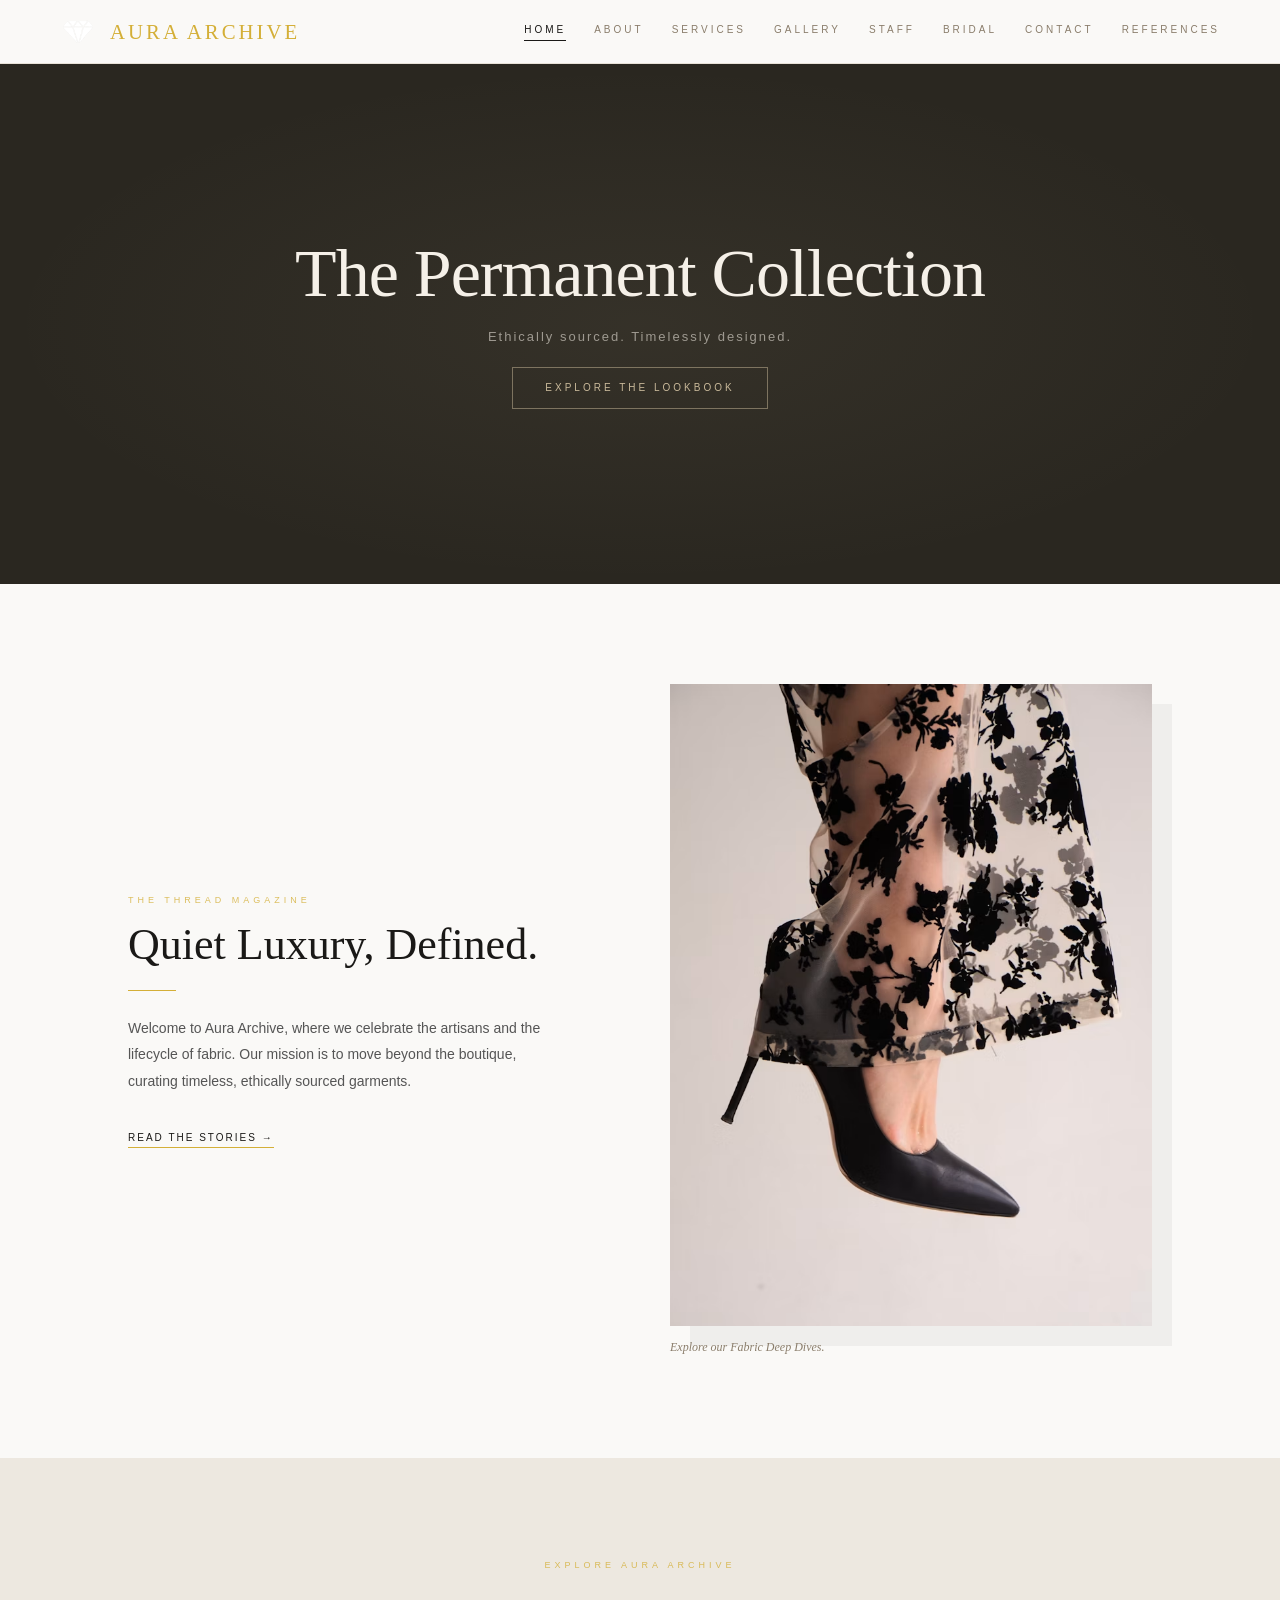
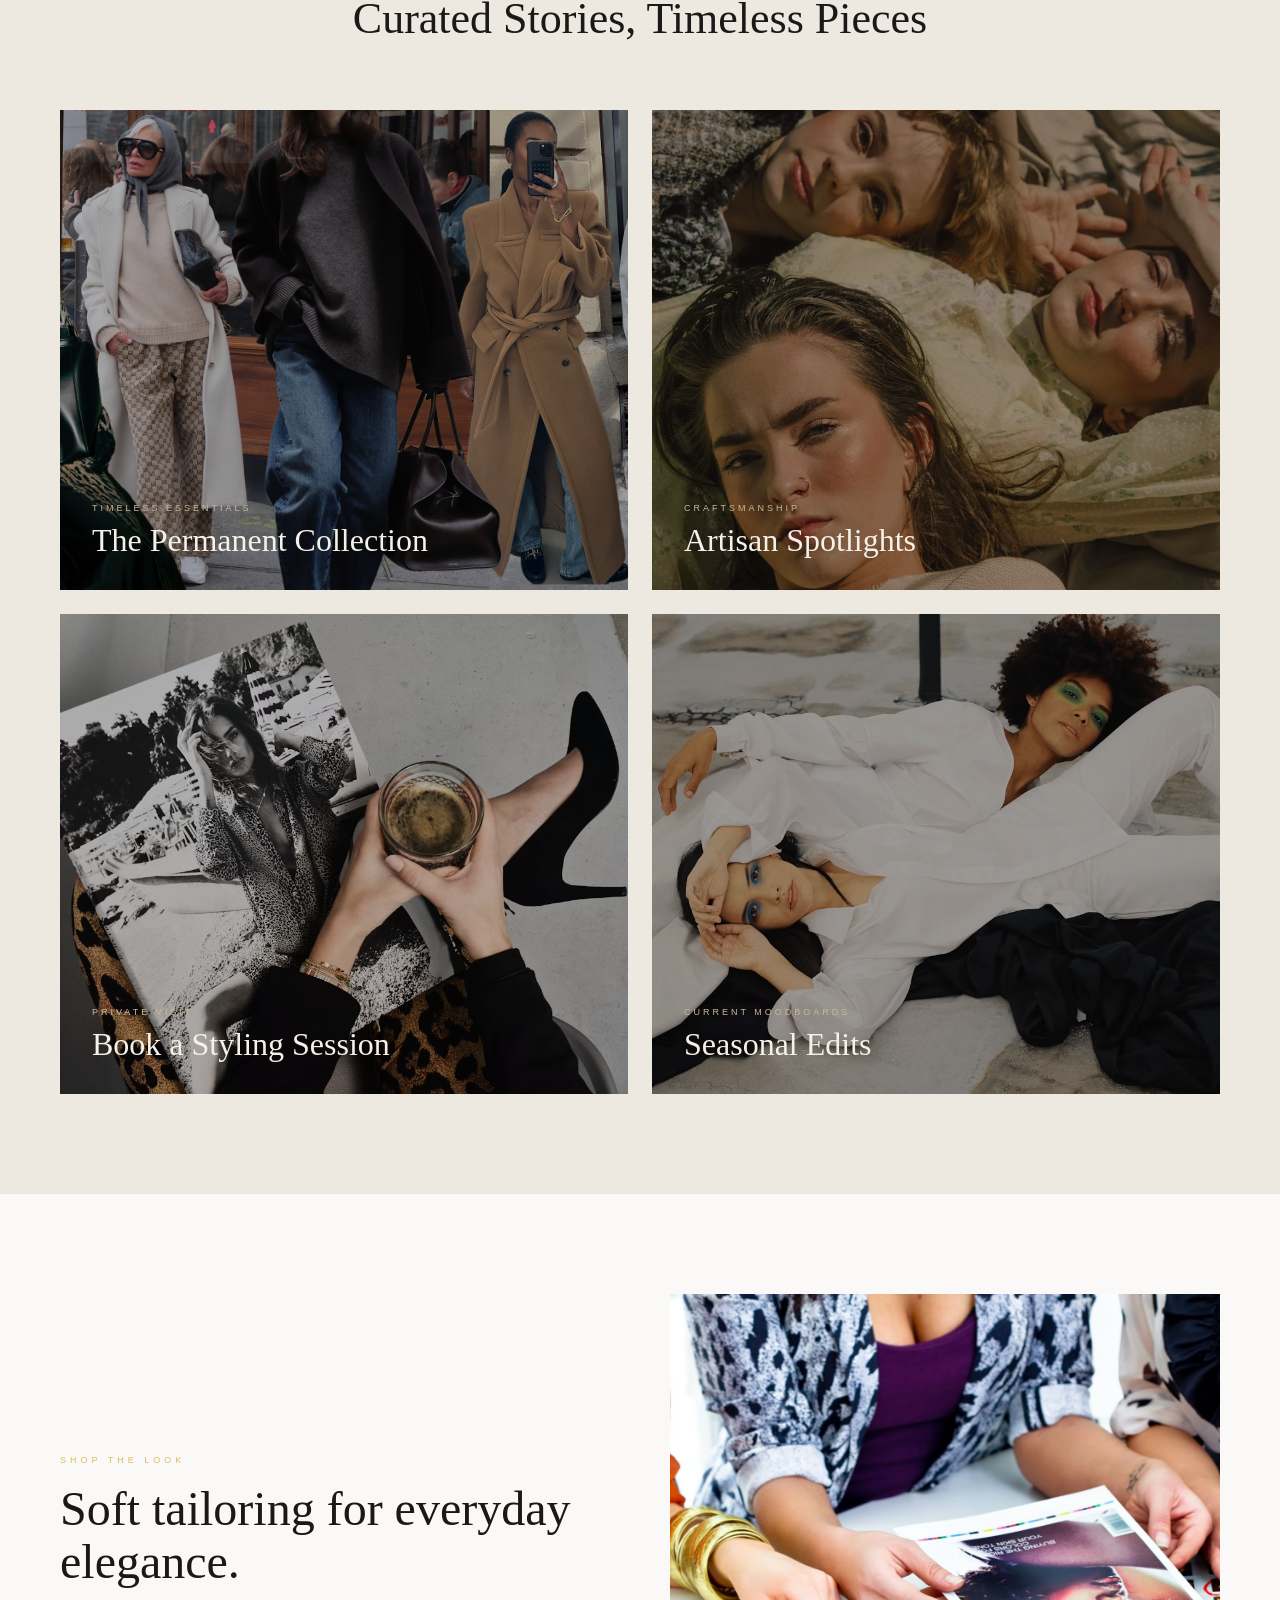
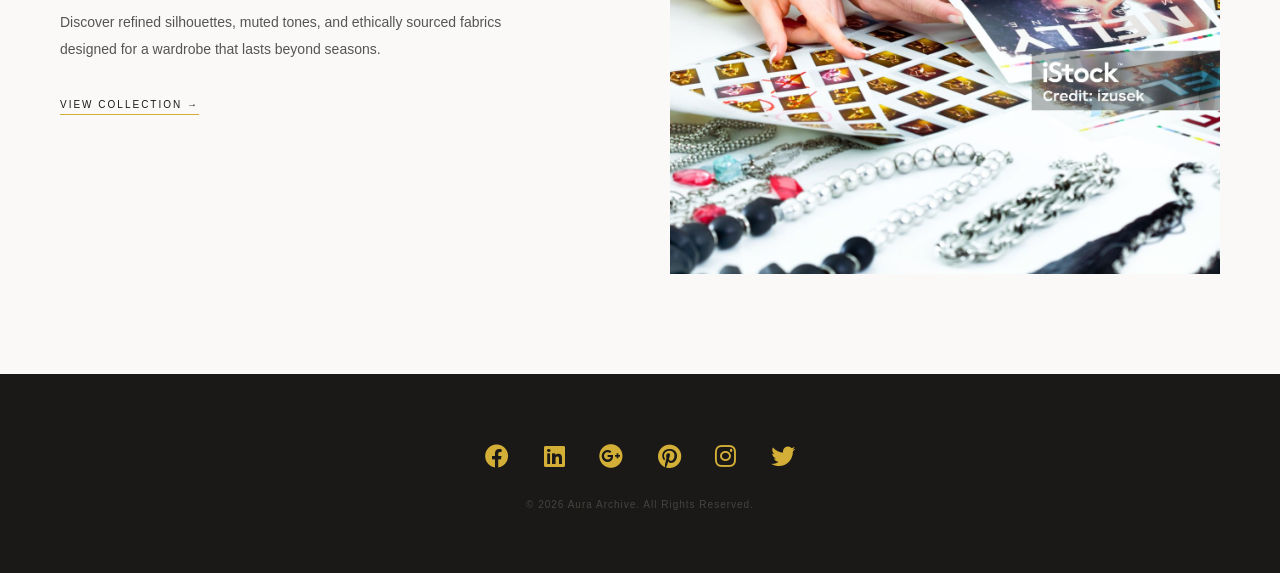
==== commit ddb7692b: "a" ====
--- a/Aura Archive/Home/index/index.html
+++ b/Aura Archive/Home/index/index.html
@@ -24,7 +24,7 @@
         <a href="index.html" class="active">Home</a>
         <a href="../index/About/about.html">About</a>
         <a href="services.html">Services</a>
-        <a href="gallery.html">Gallery</a>
+        <a href="../index/Gallery/gallery.html">Gallery</a>
         <a href="staff.html">Staff</a>
         <a href="wedding.html">Bridal</a>
         <a href="../index/Contact/contact.html">Contact</a>
@@ -131,7 +131,7 @@
   </main>
 
   <footer>
-    <div class="social-links">
+    <div class="social-link">
       <a href="#"><i class="fab fa-facebook"></i></a>
       <a href="#"><i class="fab fa-linkedin"></i></a>
       <a href="#"><i class="fab fa-google-plus"></i></a>
--- a/Aura Archive/Home/index/index.css
+++ b/Aura Archive/Home/index/index.css
@@ -360,12 +360,146 @@
 }
 
 
-/* ── FOOTER ── */
+/* -logo footer - */
+.social-link {
+    margin-bottom: 20px;
+}
+
+.social-link a {
+    color: #D4AF37; /* Muted Gold toolkit icons */
+    font-size: 1.5rem;
+    margin: 0 15px;
+    transition: 0.3s ease-in-out;
+    text-decoration: none;
+}
+
+.social-link a:hover {
+    color: #F9F7F2;
+    transform: translateY(-3px);
+}
+/* ── SHARED FOOTER ─────────────────────────────────── */
+.site-footer {
+  background: var(--charcoal);
+  padding-top: 64px;
+}
+
+.footer-inner {
+  max-width: var(--max-w);
+  margin: 0 auto;
+  padding: 0 60px 48px;
+  display: grid;
+  grid-template-columns: 1.5fr 2fr;
+  gap: 80px;
+  border-bottom: 0.5px solid rgba(255,255,255,0.07);
+}
+
+.footer-logo {
+  font-family: var(--font-display);
+  font-size: 22px;
+  font-weight: 400;
+  letter-spacing: 3px;
+  text-transform: uppercase;
+  color: var(--cream-mid);
+  margin-bottom: 12px;
+}
+
+.footer-tagline {
+  font-family: var(--font-body);
+  font-size: 12px;
+  font-weight: 300;
+  color: rgba(201,185,154,0.45);
+  line-height: 1.8;
+  margin-bottom: 28px;
+}
+
+.footer-social {
+  display: flex;
+  gap: 18px;
+}
+
+.footer-social a {
+  color: rgba(201,185,154,0.4);
+  font-size: 16px;
+  transition: color 0.3s;
+}
+
+.footer-social a:hover { color: var(--gold); }
+
+.footer-nav {
+  display: grid;
+  grid-template-columns: repeat(3, 1fr);
+  gap: 40px;
+}
+
+.footer-col h4 {
+  font-family: var(--font-body);
+  font-size: 9px;
+  font-weight: 400;
+  letter-spacing: 3px;
+  text-transform: uppercase;
+  color: rgba(201,185,154,0.5);
+  margin-bottom: 18px;
+}
+
+.footer-col ul {
+  display: flex;
+  flex-direction: column;
+  gap: 10px;
+}
+
+.footer-col a {
+  font-family: var(--font-body);
+  font-size: 12px;
+  font-weight: 300;
+  color: rgba(245,240,232,0.45);
+  transition: color 0.3s;
+  letter-spacing: 0.3px;
+}
+
+.footer-col a:hover { color: var(--cream-mid); }
+
+.footer-bottom {
+  max-width: var(--max-w);
+  margin: 0 auto;
+  padding: 20px 60px;
+  display: flex;
+  align-items: center;
+  justify-content: space-between;
+  gap: 20px;
+  flex-wrap: wrap;
+}
+
+.footer-copy {
+  font-family: var(--font-body);
+  font-size: 10px;
+  font-weight: 300;
+  color: rgba(245,240,232,0.2);
+  letter-spacing: 0.5px;
+}
+
+.footer-legal {
+  display: flex;
+  gap: 20px;
+}
+
+.footer-legal a {
+  font-family: var(--font-body);
+  font-size: 10px;
+  font-weight: 300;
+  color: rgba(245,240,232,0.2);
+  letter-spacing: 0.5px;
+  transition: color 0.3s;
+}
+
+.footer-legal a:hover { color: rgba(245,240,232,0.5); }
 footer {
-    background: var(--charcoal);
-    padding: 52px 60px 28px;
+    background-color: #2C2C2C; /* Charcoal palette from rubric */
+    color: #F9F7F2; /* Cream text for luxury feel */
+    padding: 60px 0;
     text-align: center;
-    color: var(--cream-mid);
+    width: 100%;
+    position: relative;
+    clear: both;
 }
 
 .social-links {
@@ -389,34 +523,165 @@
     letter-spacing: 1px;
     color: rgba(245,240,232,0.2);
 }
-
-
-/* ── RESPONSIVE ── */
-@media (max-width: 1024px) {
-    header { padding: 0 40px; }
-    .featured-nav-section { padding: 80px 40px; }
-    .shop-look-section { padding: 80px 40px; }
-    footer { padding: 40px 40px 24px; }
-}
-
-@media (max-width: 900px) {
-    nav { display: none; }
-    .featured-grid { grid-template-columns: 1fr; }
-    .shop-look-section { grid-template-columns: 1fr; }
-    .shop-look-image img { height: 400px; }
-}
-
-@media (max-width: 768px) {
-    .intro-grid { grid-template-columns: 1fr; }
-    .video { height: 400px; }
-    .video-overlay h1 { font-size: 42px; }
-}
-
-@media (max-width: 600px) {
-    header { padding: 0 20px; }
-    .intro-section { padding: 64px 24px; }
-    .featured-nav-section { padding: 64px 24px; }
-    .shop-look-section { padding: 64px 24px; }
-    .feature-card { height: 360px; }
-    footer { padding: 40px 24px 20px; }
-}+        /* ── FOOTER ── */
+        footer {
+            background: var(--charcoal);
+            padding-top: 64px;
+        }
+
+        .footer-inner {
+            max-width: var(--max-w);
+            margin: 0 auto;
+            padding: 0 60px 48px;
+            display: grid;
+            grid-template-columns: 1.5fr 2fr;
+            gap: 80px;
+            border-bottom: 0.5px solid rgba(255,255,255,0.07);
+        }
+
+        .footer-logo {
+            font-family: var(--font-display);
+            font-size: 20px;
+            font-weight: 400;
+            letter-spacing: 3px;
+            text-transform: uppercase;
+            color: var(--cream-mid);
+            margin-bottom: 12px;
+        }
+
+        .footer-tagline {
+            font-size: 12px;
+            font-weight: 300;
+            color: rgba(201,185,154,0.4);
+            line-height: 1.8;
+            margin-bottom: 28px;
+        }
+
+        .footer-social { display: flex; gap: 18px; }
+
+        .footer-social a {
+            color: rgba(201,185,154,0.35);
+            font-size: 16px;
+            transition: color 0.3s;
+        }
+
+        .footer-social a:hover { color: var(--gold); }
+
+        .footer-nav {
+            display: grid;
+            grid-template-columns: repeat(3, 1fr);
+            gap: 40px;
+        }
+
+        .footer-col h4 {
+            font-size: 9px;
+            font-weight: 400;
+            letter-spacing: 3px;
+            text-transform: uppercase;
+            color: rgba(201,185,154,0.45);
+            margin-bottom: 18px;
+        }
+
+        .footer-col ul { display: flex; flex-direction: column; gap: 10px; list-style: none; }
+
+        .footer-col a {
+            font-size: 12px;
+            font-weight: 300;
+            color: rgba(245,240,232,0.4);
+            transition: color 0.3s;
+        }
+
+        .footer-col a:hover { color: var(--cream-mid); }
+
+        .footer-bottom {
+            max-width: var(--max-w);
+            margin: 0 auto;
+            padding: 20px 60px;
+            display: flex;
+            align-items: center;
+            justify-content: space-between;
+            gap: 20px;
+            flex-wrap: wrap;
+        }
+
+        .footer-copy {
+            font-size: 10px;
+            font-weight: 300;
+            color: rgba(245,240,232,0.2);
+            letter-spacing: 0.5px;
+        }
+
+        .footer-legal { display: flex; gap: 20px; }
+
+        .footer-legal a {
+            font-size: 10px;
+            font-weight: 300;
+            color: rgba(245,240,232,0.2);
+            transition: color 0.3s;
+        }
+
+        .footer-legal a:hover { color: rgba(245,240,232,0.5); 
+        }
+
+        .footer-logo {
+        display: flex;
+        align-items: center;
+        gap: 12px;
+        margin-bottom: 16px;
+        }
+
+        .footer-logo-img {
+         height: 32px;
+        width: auto;
+        opacity: 0.85;
+}
+
+        .footer-logo-text {
+        font-family: var(--font-display);
+        font-size: 1.1rem;
+        font-weight: 400;
+        letter-spacing: 3px;
+        color: var(--gold-rich);
+}
+
+        /* ── RESPONSIVE ── */
+        @media (max-width: 1024px) {
+            header { padding: 0 40px; }
+            .page-hero { padding: 48px 40px; }
+            .page-content { padding: 0 40px; }
+            .editorial-band { padding: 64px 40px; gap: 48px; }
+            .stats-band { padding: 52px 40px; }
+            .footer-inner { padding: 0 40px 40px; gap: 48px; }
+            .footer-bottom { padding: 20px 40px; }
+            .pillars-grid { gap: 0; }
+        }
+
+        @media (max-width: 768px) {
+            header { padding: 0 24px; }
+            nav { display: none; }
+            .page-hero { height: auto; padding: 48px 24px 40px; }
+            .page-content { padding: 0 24px; }
+            .intro-section { grid-template-columns: 1fr; gap: 40px; }
+            .intro-divider-v { display: none; }
+            .pillars-grid { grid-template-columns: 1fr; }
+            .pillar { border-right: none; border-bottom: 0.5px solid var(--border-lt); padding: 32px 0; }
+            .pillar:first-child { padding-top: 0; }
+            .pillar:last-child { padding-left: 0; }
+            .pillar:nth-child(2) { padding-left: 0; }
+            .editorial-band { grid-template-columns: 1fr; padding: 56px 24px; gap: 48px; }
+            .editorial-right { grid-template-columns: 1fr; }
+            .editorial-img-block.tall { grid-row: auto; aspect-ratio: 3/4; }
+            .founders-grid { grid-template-columns: 1fr; gap: 48px; }
+            .stats-inner { grid-template-columns: repeat(2, 1fr); gap: 32px; }
+            .stat-item { border-right: none; padding: 0; }
+            .thread-section { grid-template-columns: 1fr; gap: 48px; }
+            .thread-right { grid-template-columns: 1fr; }
+            .footer-inner { grid-template-columns: 1fr; padding: 0 24px 32px; gap: 40px; }
+            .footer-nav { grid-template-columns: repeat(2, 1fr); }
+            .footer-bottom { padding: 20px 24px; flex-direction: column; align-items: flex-start; }
+        }
+
+        @media (max-width: 480px) {
+            .stats-inner { grid-template-columns: 1fr; }
+            .footer-nav { grid-template-columns: 1fr; }
+        }
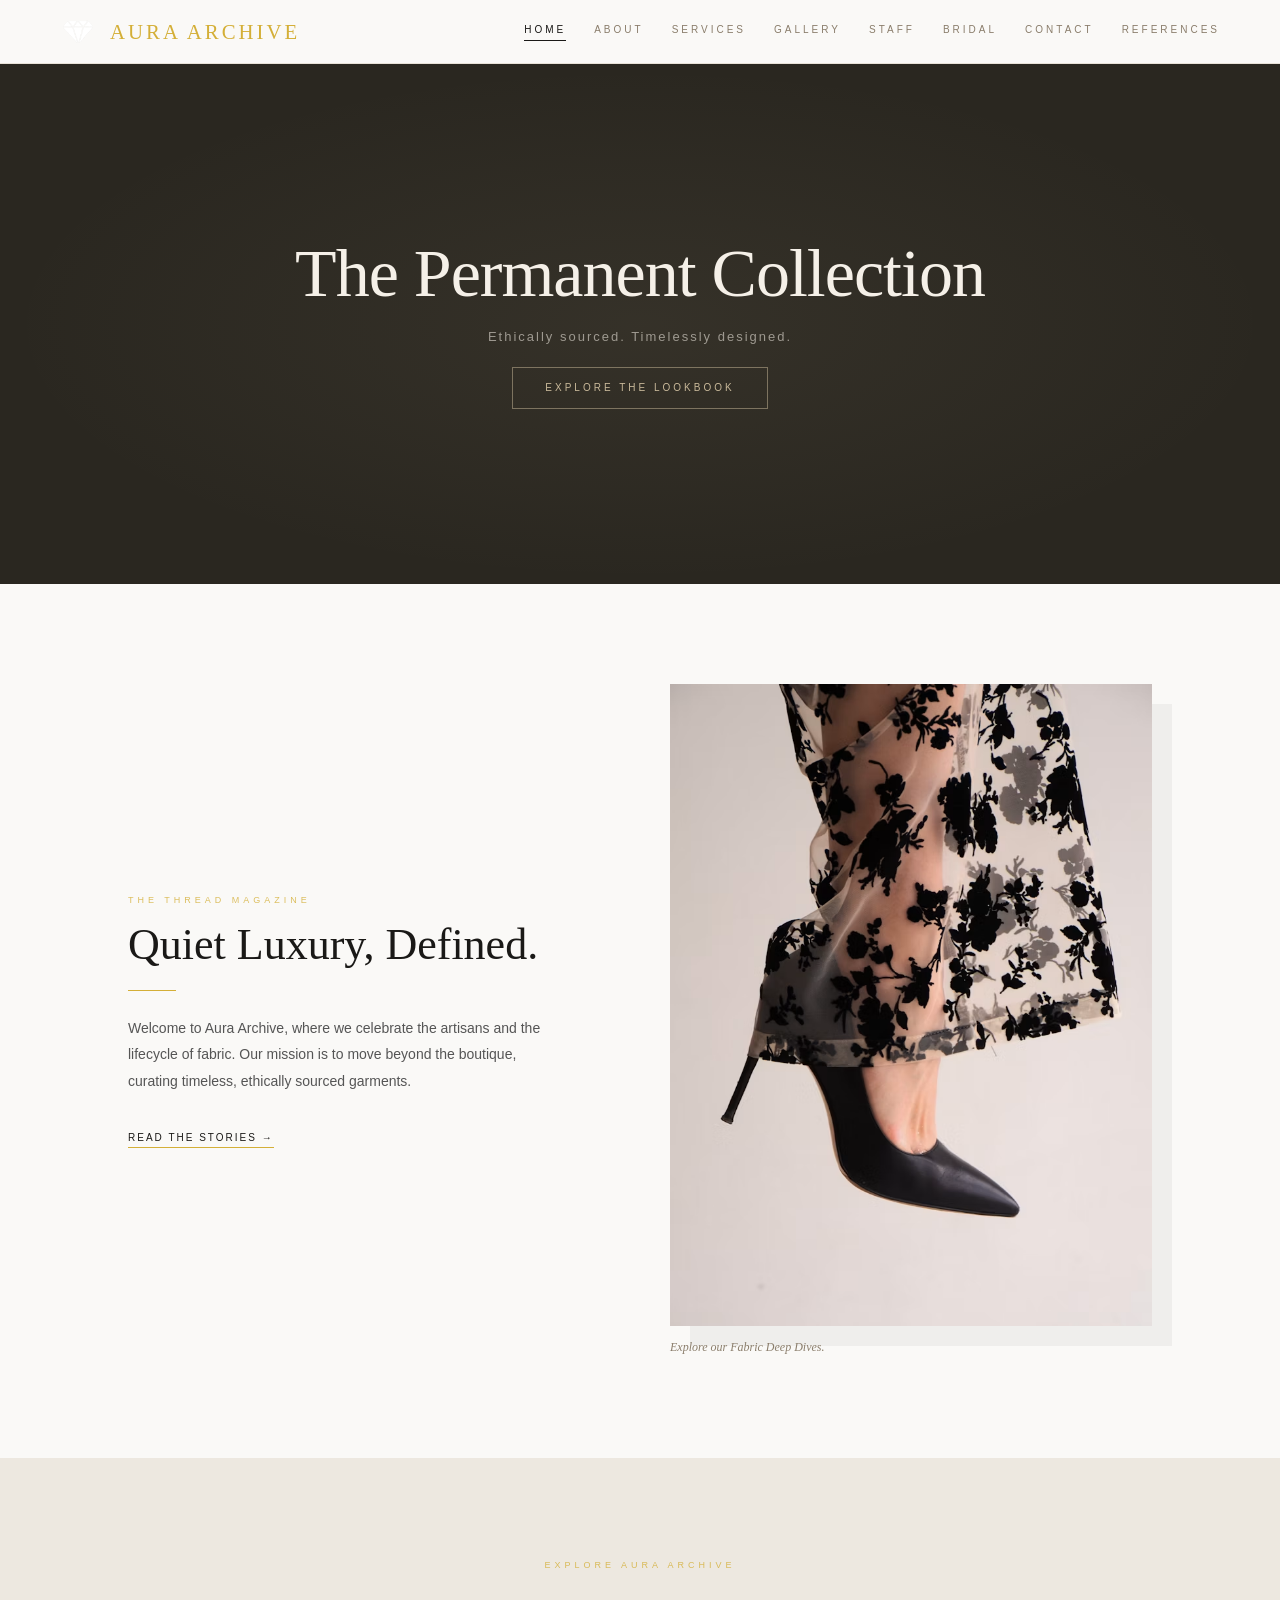
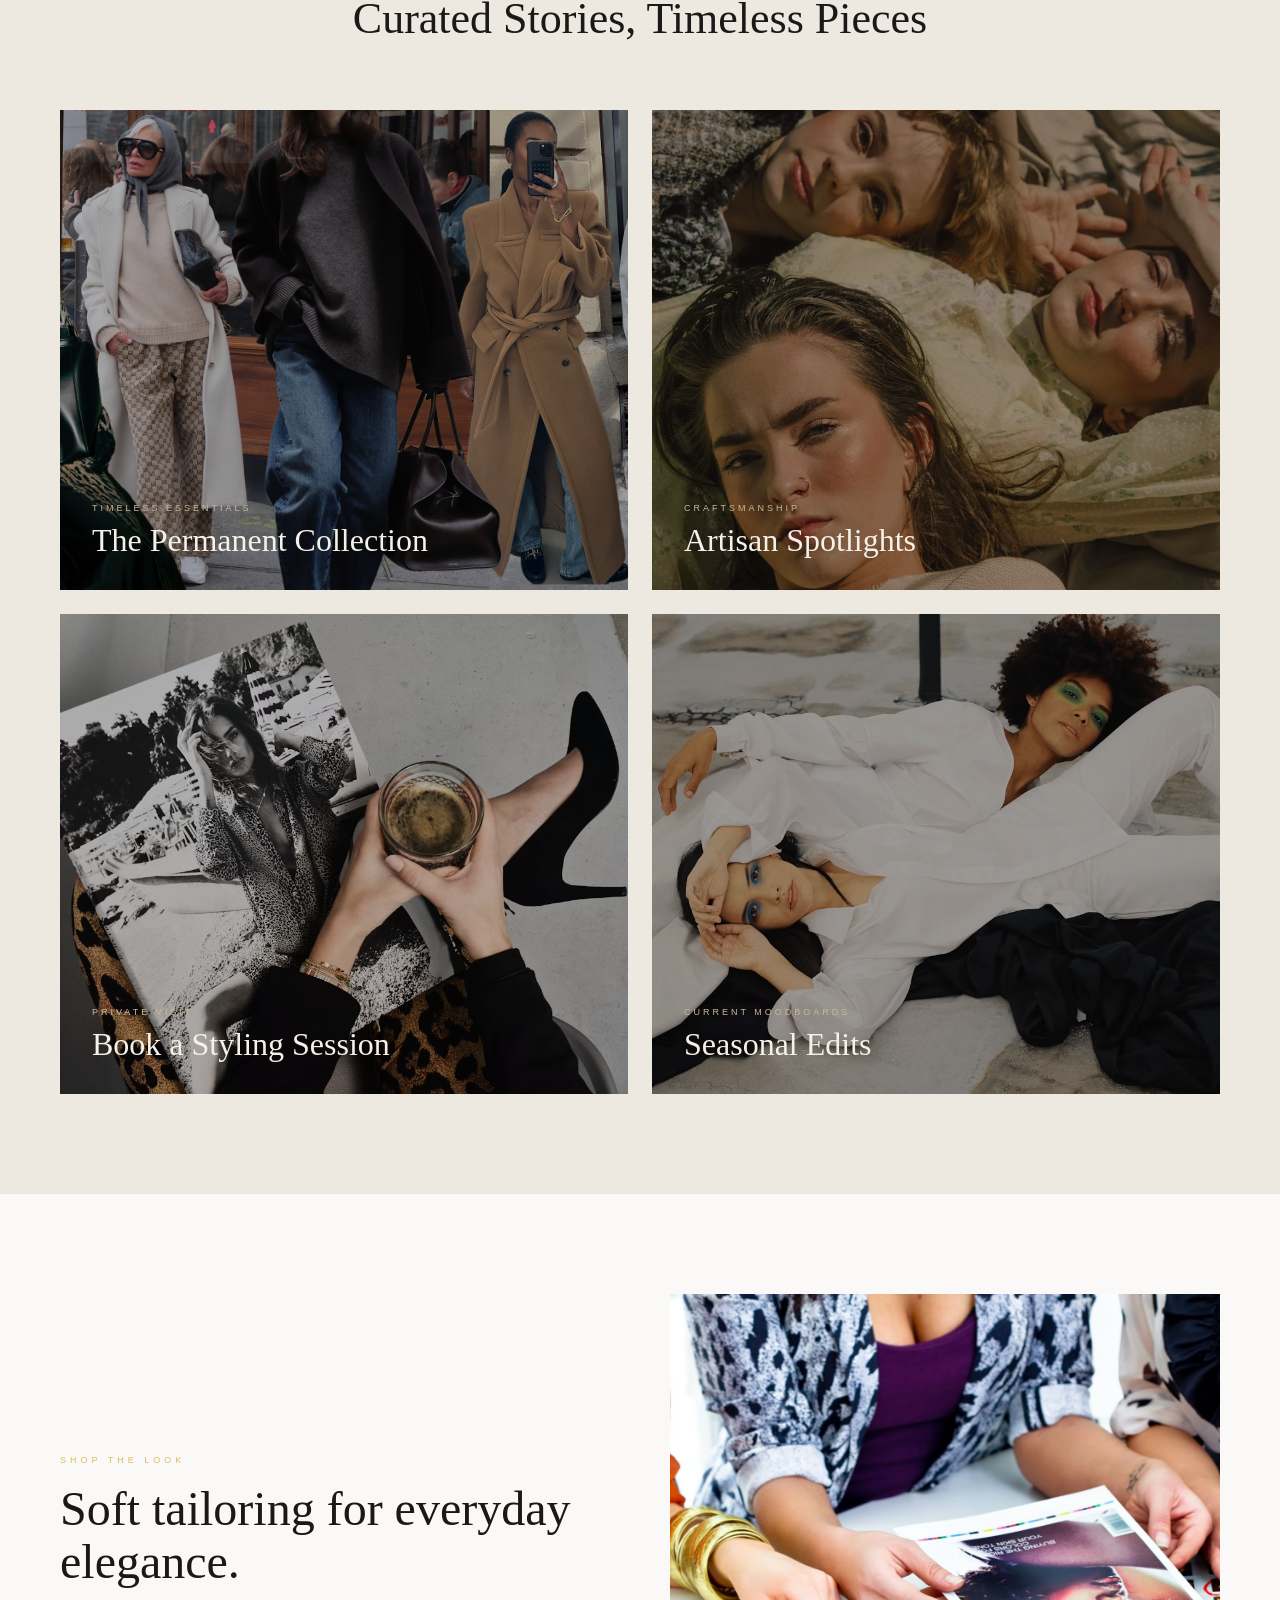
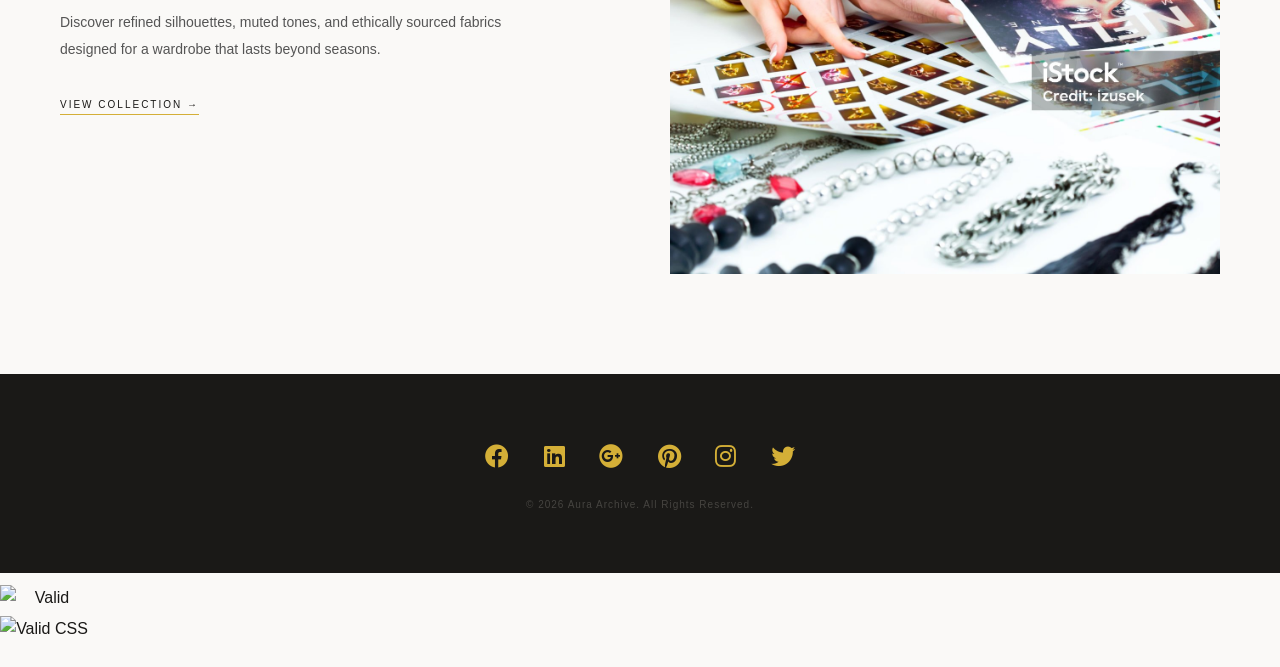
==== commit a585932b: "finaliozedA" ====
--- a/Aura Archive/Home/index/index.html
+++ b/Aura Archive/Home/index/index.html
@@ -1,148 +1,144 @@
 <!DOCTYPE html>
+
 <html lang="en">
 <head>
-  <meta charset="UTF-8">
-  <meta name="viewport" content="width=device-width, initial-scale=1.0">
-
-  <title>Aura Archive | High-End Slow Fashion</title>
-
-  <link href="https://fonts.googleapis.com/css2?family=Montserrat:wght@300;400&family=Playfair+Display:ital,wght@0,400;0,700;1,400&display=swap" rel="stylesheet">
-  <link rel="stylesheet" href="https://cdnjs.cloudflare.com/ajax/libs/font-awesome/6.0.0/css/all.min.css">
-  <link rel="stylesheet" href="index.css">
+<meta charset="utf-8">
+<meta content="width=device-width, initial-scale=1.0" name="viewport">
+<title>Aura Archive | High-End Slow Fashion</title>
+<link href="https://fonts.googleapis.com/css2?family=Montserrat:wght@300;400&amp;family=Playfair+Display:ital,wght@0,400;0,700;1,400&amp;display=swap" rel="stylesheet">
+<link href="https://cdnjs.cloudflare.com/ajax/libs/font-awesome/6.0.0/css/all.min.css" rel="stylesheet">
+<link href="index.css" rel="stylesheet">
 </head>
 
 <body>
+<header>
 
-<header>
-    <div class="logo">
-        <a href="index.html">
-            <img src="../index/diamond-logo.png" alt="Aura Archive Logo" class="logo-img">
-            <span class="logo-text">AURA ARCHIVE</span>
-        </a>
-    </div>
-    <nav>
-        <a href="index.html" class="active">Home</a>
-        <a href="../index/About/about.html">About</a>
-        <a href="services.html">Services</a>
-        <a href="../index/Gallery/gallery.html">Gallery</a>
-        <a href="staff.html">Staff</a>
-        <a href="wedding.html">Bridal</a>
-        <a href="../index/Contact/contact.html">Contact</a>
-        <a href="references.html">References</a>
-    </nav>
+<div class="logo">
+<a href="index.html">
+<img alt="Aura Archive Logo" class="logo-img" src="diamond-logo.png">
+<span class="logo-text">AURA ARCHIVE</span>
+
+</a>
+</div>
+
+<nav>
+
+<a class="active" href="index.html">Home</a>
+<a href="About/about.html">About</a>
+<a href="Services/services.html">Services</a>
+<a href="Gallery/gallery.html">Gallery</a>
+<a href="Staff/staff.html">Staff</a>
+<a href="Wedding/wedding.html">Bridal</a>
+<a href="Contact/contact.html">Contact</a>
+<a href="References/references.html">References</a>
+</nav> <button class="nav-toggle" aria-label="Toggle navigation" aria-expanded="false">
+    <span></span>
+    <span></span>
+    <span></span>
+</button>
 </header>
+<main>
+<section class="video">
+<video autoplay="" id="runway-video" loop="" muted="">
+<source src="runway.mp4" type="video/mp4">
 
-  <main>
-
-    <section class="video">
-      <video autoplay muted loop id="runway-video">
-        <source src="../index/runway.mp4" type="video/mp4">
-        <source src="../index/runway.ogg" type="video/ogg">
         Your browser does not support HTML5 video.
       </video>
-
-      <div class="video-overlay">
-        <h1>The Permanent Collection</h1>
-        <p>Ethically sourced. Timelessly designed.</p>
-        <a href="services.html" class="btn-gold">Explore the Lookbook</a>
-      </div>
-    </section>
-
-    <section class="intro-section">
-      <div class="intro-grid">
-
-        <div class="intro-text">
-          <span class="sub-heading">The Thread Magazine</span>
-          <h2>Quiet Luxury, Defined.</h2>
-          <div class="gold-divider"></div>
-
-          <p>
+<div class="video-overlay">
+<h1>The Permanent Collection</h1>
+<p>Ethically sourced. Timelessly designed.</p>
+<a class="btn-gold" href="Services/services.html">Explore the Lookbook</a>
+</div>
+</section>
+<section class="intro-section">
+<div class="intro-grid">
+<div class="intro-text">
+<span class="sub-heading">The Thread Magazine</span>
+<h2>Quiet Luxury, Defined.</h2>
+<div class="gold-divider"></div>
+<p>
             Welcome to Aura Archive, where we celebrate the artisans and the lifecycle of fabric.
             Our mission is to move beyond the boutique, curating timeless, ethically sourced garments.
           </p>
-
-          <a href="about.html" class="read-more">Read the Stories &rarr;</a>
-        </div>
-
-        <div class="intro-image">
-          <img src="img/closeup.jpg" alt="Charcoal silk midi dress with draped neckline" class="shadow-effect">
-          <p class="caption">Explore our Fabric Deep Dives.</p>
-        </div>
-
-      </div>
-    </section>
-    <section class="featured-nav-section">
-  <div class="section-heading">
-    <span>Explore Aura Archive</span>
-    <h2>Curated Stories, Timeless Pieces</h2>
-  </div>
-
-  <div class="featured-grid">
-
-    <a href="services.html" class="feature-card">
-      <img src="img/timeless.jpg" alt="Neutral timeless garments in the permanent collection">
-      <div class="feature-content">
-        <p>Timeless Essentials</p>
-        <h3>The Permanent Collection</h3>
-      </div>
-    </a>
-
-    <a href="about.html" class="feature-card">
-      <img src="img/artisan.jpg" alt="Artisan working with luxury fabric">
-      <div class="feature-content">
-        <p>Craftsmanship</p>
-        <h3>Artisan Spotlights</h3>
-      </div>
-    </a>
-
-    <a href="contact.html" class="feature-card">
-      <img src="img/stylings.jpg" alt="Quiet luxury styling consultation">
-      <div class="feature-content">
-        <p>Private Visit</p>
-        <h3>Book a Styling Session</h3>
-      </div>
-    </a>
-
-      <a href="seasonal.html" class="feature-card">
-    <img src="img/seasons.jpg" alt="Muted seasonal fashion editorial">
-    <div class="feature-content">
-      <p>Current moodboards</p>
-      <h2>Seasonal Edits</h2>
-    </div>
-    </a>
-
-  </div>
+<a class="read-more" href="About/about.html">Read the Stories →</a>
+</div>
+<div class="intro-image">
+<img alt="Charcoal silk midi dress with draped neckline" class="shadow-effect" src="img/closeup.jpg">
+<p class="caption">Explore our Fabric Deep Dives.</p>
+</div>
+</div>
+</section>
+<section class="featured-nav-section">
+<div class="section-heading">
+<span>Explore Aura Archive</span>
+<h2>Curated Stories, Timeless Pieces</h2>
+</div>
+<div class="featured-grid">
+<a class="feature-card" href="Services/services.html">
+<img alt="Neutral timeless garments in the permanent collection" src="img/timeless.jpg">
+<div class="feature-content">
+<p>Timeless Essentials</p>
+<h3>The Permanent Collection</h3>
+</div>
+</a>
+<a class="feature-card" href="About/about.html">
+<img alt="Artisan working with luxury fabric" src="img/artisan.jpg">
+<div class="feature-content">
+<p>Craftsmanship</p>
+<h3>Artisan Spotlights</h3>
+</div>
+</a>
+<a class="feature-card" href="Contact/contact.html">
+<img alt="Quiet luxury styling consultation" src="img/stylings.jpg">
+<div class="feature-content">
+<p>Private Visit</p>
+<h3>Book a Styling Session</h3>
+</div>
+</a>
+<a class="feature-card" href="Services/sports.html">
+<img alt="Muted seasonal fashion editorial" src="img/seasons.jpg">
+<div class="feature-content">
+<p>Current moodboards</p>
+<h2>Seasonal Edits</h2>
+</div>
+</a>
+</div>
 </section>
 <section class="shop-look-section">
-  <div class="shop-look-text">
-    <span>Shop the Look</span>
-    <h2>Soft tailoring for everyday elegance.</h2>
-    <p>
+<div class="shop-look-text">
+<span>Shop the Look</span>
+<h2>Soft tailoring for everyday elegance.</h2>
+<p>
       Discover refined silhouettes, muted tones, and ethically sourced fabrics
       designed for a wardrobe that lasts beyond seasons.
     </p>
-    <a href="../Services/services.html" class="read-more">View Collection &rarr;</a>
-  </div>
-
-  <div class="shop-look-image">
-    <img src="img/styling.jpg" alt="Cream tailored outfit styled with quiet luxury accessories">
-  </div>
+<a class="read-more" href="Services/services.html">View Collection →</a>
+</div>
+<div class="shop-look-image">
+<img alt="Cream tailored outfit styled with quiet luxury accessories" src="img/styling.jpg">
+</div>
 </section>
-  </main>
-
-  <footer>
-    <div class="social-link">
-      <a href="#"><i class="fab fa-facebook"></i></a>
-      <a href="#"><i class="fab fa-linkedin"></i></a>
-      <a href="#"><i class="fab fa-google-plus"></i></a>
-      <a href="#"><i class="fab fa-pinterest"></i></a>
-      <a href="#"><i class="fab fa-instagram"></i></a>
-      <a href="#"><i class="fab fa-twitter"></i></a>
-    </div>
-
-    <p>&copy; 2026 Aura Archive. All Rights Reserved.</p>
-  </footer>
-
+</main>
+<footer>
+<div class="social-link">
+<a href="#"><i class="fab fa-facebook"></i></a>
+<a href="#"><i class="fab fa-linkedin"></i></a>
+<a href="#"><i class="fab fa-google-plus"></i></a>
+<a href="#"><i class="fab fa-pinterest"></i></a>
+<a href="#"><i class="fab fa-instagram"></i></a>
+<a href="#"><i class="fab fa-twitter"></i></a>
+</div>
+<p>© 2026 Aura Archive. All Rights Reserved.</p>
+</footer>
+<div style="text-align:center; padding: 12px 0 20px;">
+  <a href="https://validator.w3.org/check?uri=referer" target="_blank">
+    <img src="https://www.w3.org/Icons/valid-html401" alt="Valid HTML" width="88" height="31">
+  </a>
+<div class="w3c-badge">
+  <a href="https://jigsaw.w3.org/css-validator/check/referer" target="_blank">
+    <img src="https://jigsaw.w3.org/css-validator/images/vcss" alt="Valid CSS" width="88" height="31">
+  </a>
+</div>
+<script src="index.js"></script>
 </body>
 </html>
-
--- a/Aura Archive/Home/index/index.css
+++ b/Aura Archive/Home/index/index.css
@@ -643,7 +643,75 @@
         letter-spacing: 3px;
         color: var(--gold-rich);
 }
-
+/* ── HAMBURGER BUTTON ── */
+.nav-toggle {
+    display: none;
+    flex-direction: column;
+    gap: 5px;
+    background: none;
+    border: none;
+    cursor: pointer;
+    padding: 4px;
+    z-index: 110;
+}
+
+.nav-toggle span {
+    display: block;
+    width: 22px;
+    height: 1.5px;
+    background: var(--charcoal);
+    transition: transform 0.3s ease, opacity 0.3s ease;
+}
+
+/* Animated X state */
+.nav-toggle.open span:nth-child(1) { transform: rotate(45deg) translate(4.5px, 4.5px); }
+.nav-toggle.open span:nth-child(2) { opacity: 0; }
+.nav-toggle.open span:nth-child(3) { transform: rotate(-45deg) translate(4.5px, -4.5px); }
+
+/* ── MOBILE NAV DRAWER ── */
+@media (max-width: 900px) {
+    header { padding: 0 32px; }
+
+    .nav-toggle { display: flex; }
+
+    nav {
+        display: none;
+        flex-direction: column;
+        gap: 0;
+        position: absolute;
+        top: var(--header-h);
+        left: 0;
+        right: 0;
+        background: rgba(250, 249, 247, 0.98);
+        border-bottom: 0.5px solid var(--border-lt);
+        backdrop-filter: blur(8px);
+        -webkit-backdrop-filter: blur(8px);
+        z-index: 99;
+    }
+
+    nav.open { display: flex; }
+
+    nav a {
+        padding: 16px 32px;
+        font-size: 10px;
+        letter-spacing: 3px;
+        border-bottom: 0.5px solid var(--border-lt);
+        color: var(--muted);
+    }
+
+    nav a:last-child { border-bottom: none; }
+
+    nav a.active {
+        color: var(--charcoal);
+        border-bottom: 0.5px solid var(--border-lt);
+        padding-bottom: 16px;
+    }
+}
+
+@media (max-width: 480px) {
+    header { padding: 0 20px; }
+    nav a { padding: 14px 20px; }
+}
         /* ── RESPONSIVE ── */
         @media (max-width: 1024px) {
             header { padding: 0 40px; }
